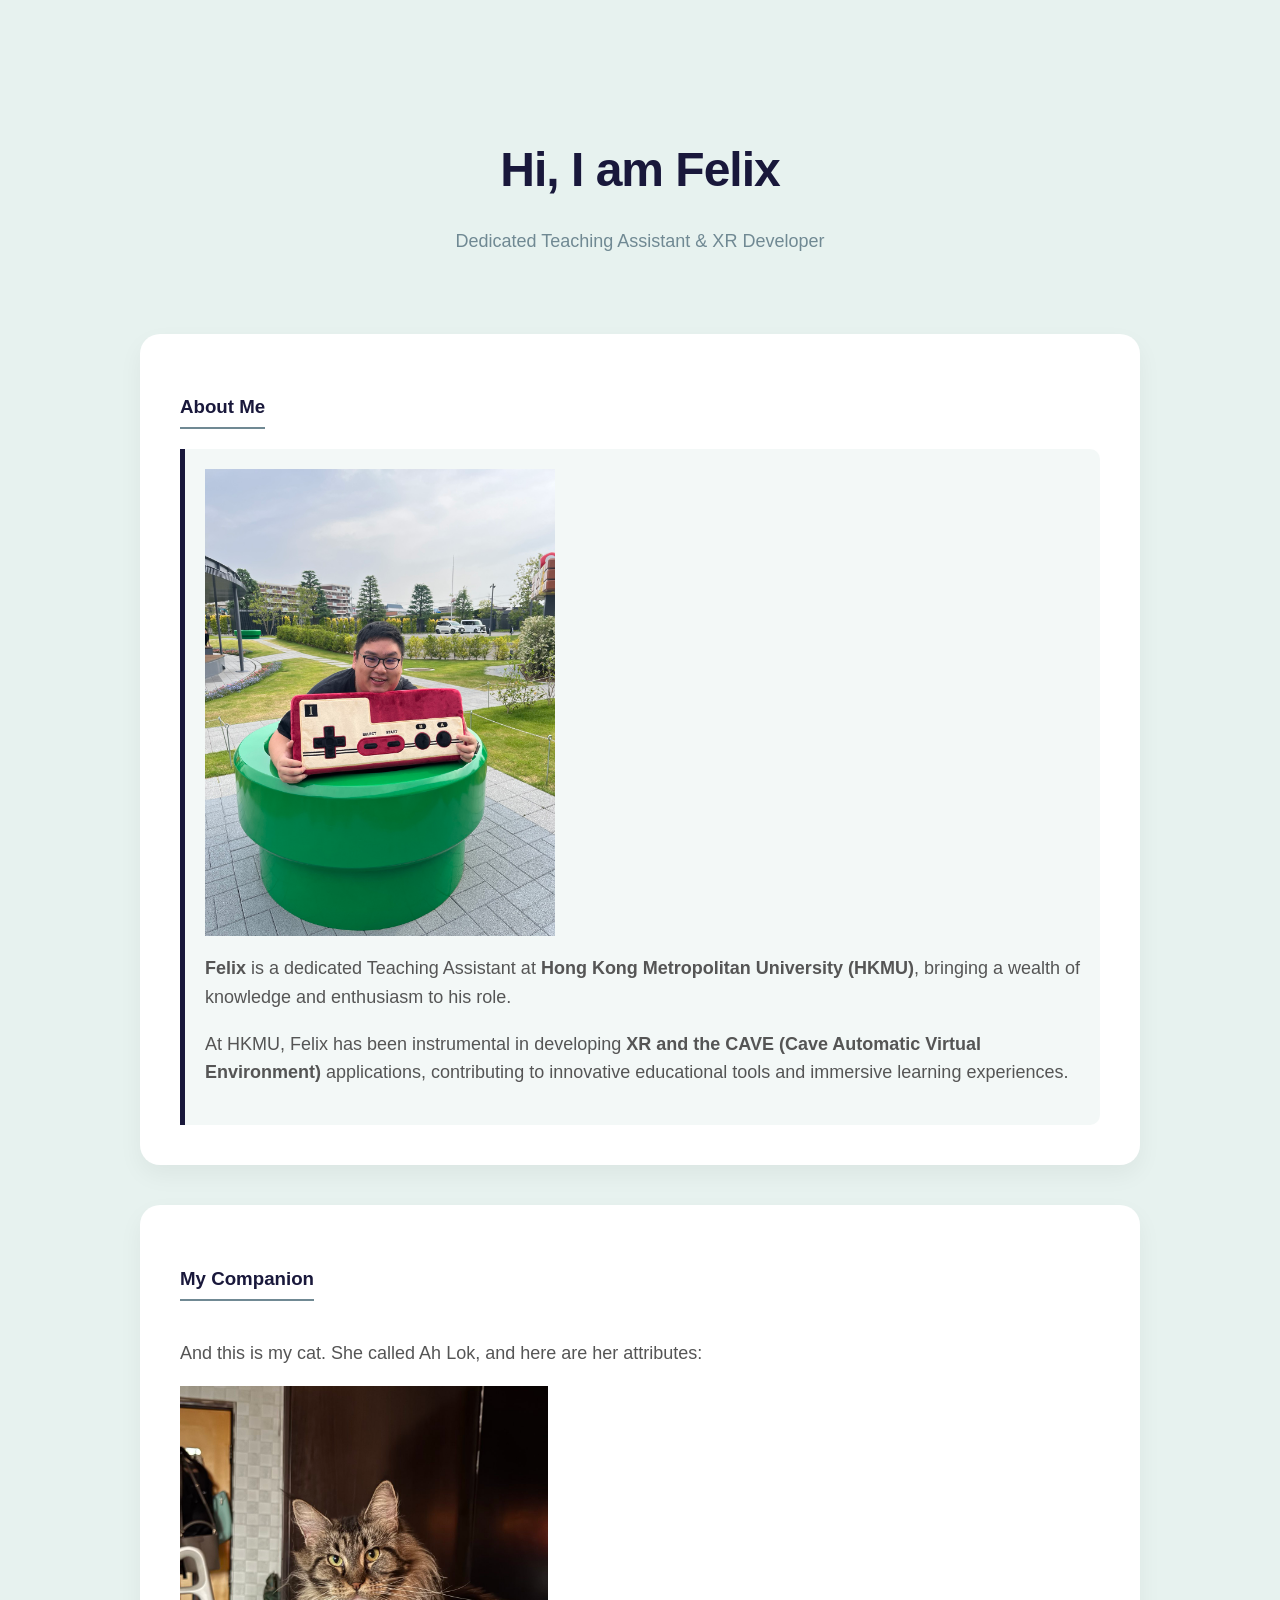
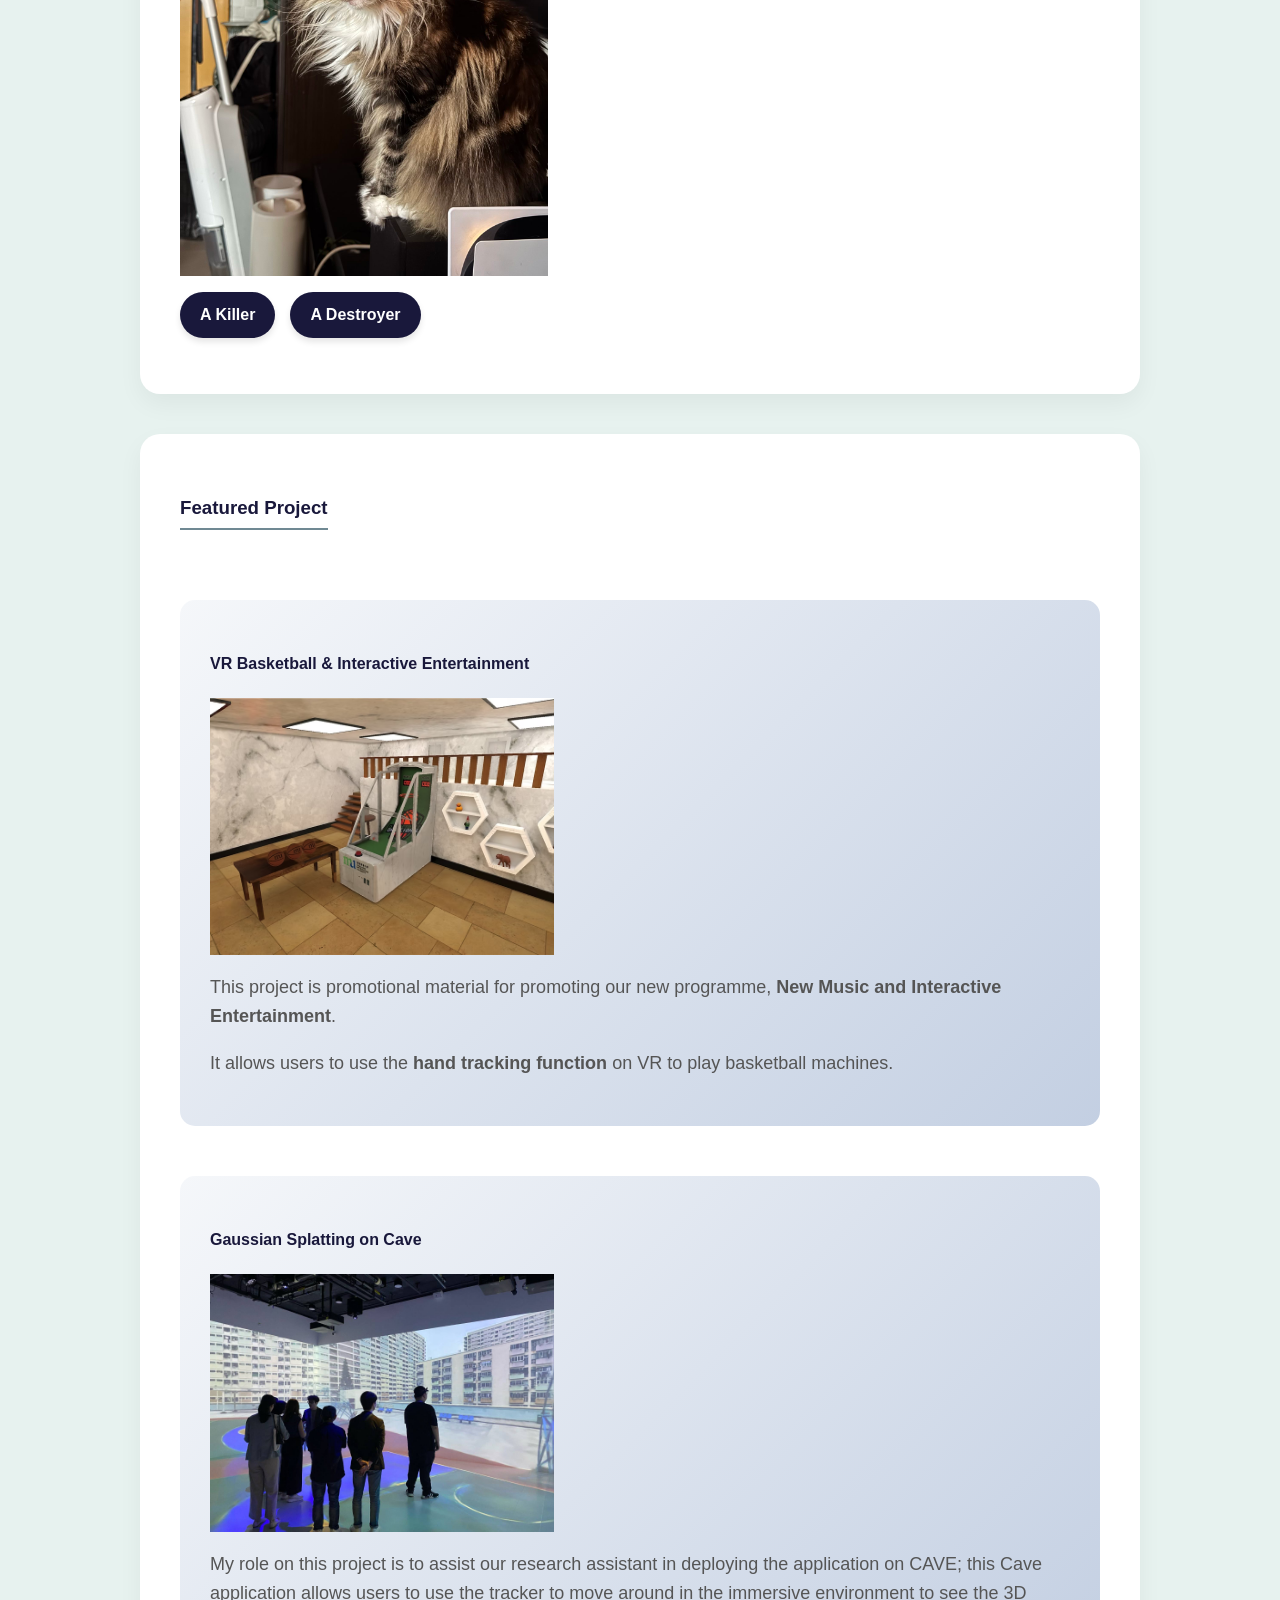
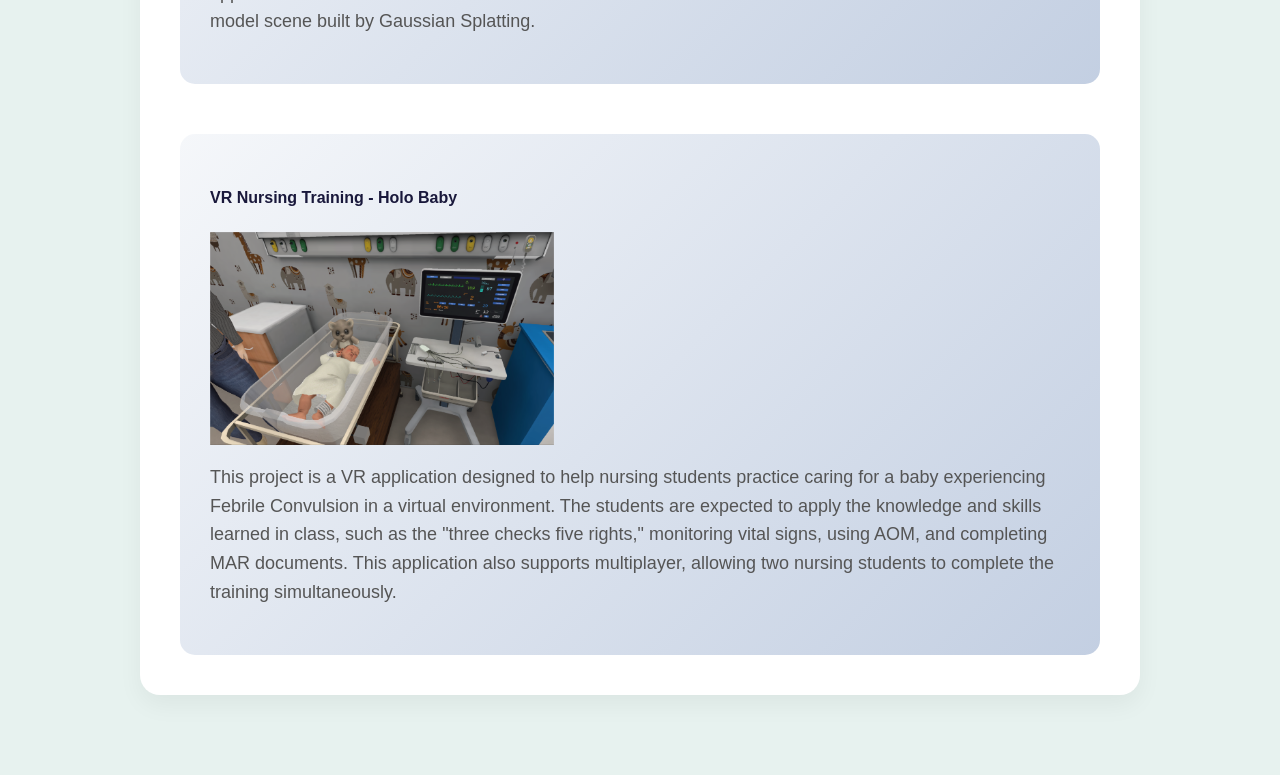
==== index.html @ 15080331 "Add files via upload" ====
<html>

<head>
    <title>Hi I am Felix</title>
    <link rel="stylesheet" href="./css/mystyle.css">
</head>

<body>

    <div class="container">

        <div class="hero">
            <h1>Hi, I am Felix</h1>
            <p style="color: var(--text-secondary);">Dedicated Teaching Assistant & XR Developer</p>
        </div>

        <div class="section">
            <h3>About Me</h3>
            <div id="selfIntro">
                <img src="Image/me.jpg" width="40%">
                <p>
                    <strong>Felix</strong> is a dedicated Teaching Assistant at <strong>Hong Kong Metropolitan
                        University (HKMU)</strong>,
                    bringing a wealth of knowledge and enthusiasm to his role.
                </p>
                <p>
                    At HKMU, Felix has been instrumental in developing <strong>XR and the CAVE (Cave Automatic Virtual
                        Environment)</strong>
                    applications, contributing to innovative educational tools and immersive learning experiences.
                </p>
            </div>
        </div>

        <div class="section">
            <div class="cat-container">
                <div class="cat-text">
                    <h3>My Companion</h3>

                    <p>And this is my cat. She called Ah Lok, and here are her attributes:</p>
                    <img src="Image/cat.jpeg" width="40%">

                    <ul class="pointlist">
                        <li>A Killer</li>
                        <li>A Destroyer</li>
                    </ul>
                </div>
            </div>
        </div>

        <div class="section">
            <h3>Featured Project</h3>
            <div class="project-card">
                <h4>VR Basketball & Interactive Entertainment</h4>
                <p class="center"><img src="Image/Asset 4.avif" width="40%"></p>
                <p>
                    This project is promotional material for promoting our new programme,
                    <strong>New Music and Interactive Entertainment</strong>.
                </p>
                <p>
                    It allows users to use the <strong>hand tracking function</strong> on VR to play basketball
                    machines.
                </p>

            </div>

            <div class="project-card">
                <h4>Gaussian Splatting on Cave</h4>
                <p class="center"><img src="Image/signal-2024-09-24-003228_002.jpeg" width="40%"></p>
                <p>
                    My role on this project is to assist our research assistant in deploying the application on CAVE;
                    this Cave application allows users to use the tracker to move around in the immersive environment to
                    see the 3D model scene built by Gaussian Splatting.
                </p>


            </div>

            <div class="project-card">
                <h4>VR Nursing Training - Holo Baby</h4>
                <p class="center"><img src="Image/Asset 19.png" width="40%"></p>
                <p>
                    This project is a VR application designed to help nursing students practice caring for a baby
                    experiencing Febrile Convulsion
                    in a virtual environment. The students are expected to apply the knowledge and skills learned in
                    class, such as the
                    "three checks five rights," monitoring vital signs, using AOM, and completing MAR documents. This
                    application
                    also supports multiplayer, allowing two nursing students to complete the training simultaneously.
                </p>
               
            </div>
        </div>


    </div>

</body>

</html>
---- css/mystyle.css ----
:root {
     --bg-color: #E7F2EF;
     --text-main: #19183B;
     --text-secondary: #708993;
     --accent: #2c3e50;
     --white: #ffffff;
 }

 body {
     background-color: var(--bg-color);
     font-family: 'Segoe UI', Tahoma, Geneva, Verdana, sans-serif;
     text-align: center;
     margin: 0;
     padding: 0;
     line-height: 1.6;
     color: var(--text-main);
 }

 h1 {
     color: var(--text-main);
     font-size: 48px;
     margin-bottom: 10px;
     letter-spacing: -1px;
 }

 h2 {
     color: var(--text-secondary);
     font-size: 28px;
     margin-top: 0;
 }

 h3 {
     color: var(--text-main);
     border-bottom: 2px solid var(--text-secondary);
     display: inline-block;
     padding-bottom: 5px;
     margin-bottom: 20px;
 }

 p {
     font-size: 18px;
     color: #555;
 }

 .container {
     max-width: 1000px;
     margin: 0 auto;
     padding: 40px 20px;
 }

 .section {
     background: var(--white);
     border-radius: 20px;
     padding: 40px;
     margin-bottom: 40px;
     box-shadow: 0 10px 25px rgba(0, 0, 0, 0.05);
     transition: transform 0.3s ease;
     text-align: left;

 }

 .section:hover {
     transform: translateY(-5px);
     box-shadow: 0 15px 35px rgba(0, 0, 0, 0.1);
 }

 .hero {
     text-align: center;
     padding: 60px 20px;
     animation: fadeIn 1.5s ease-in-out;
 }

 #selfIntro {
     color: var(--text-secondary);
     font-size: 1.2rem;
     text-align: left;
     border-left: 5px solid var(--text-main);
     padding-left: 20px;
     background: rgba(231, 242, 239, 0.5);
     padding: 20px;
     border-radius: 0 10px 10px 0;
 }

 .cat-container {
     display: flex;
     flex-wrap: wrap;
     gap: 20px;
     justify-content: center;
     align-items: center;
 }

 .cat-text {
     flex: 1;
     min-width: 300px;
 }

 .pointlist {
     list-style: none;
     padding: 0;
     text-align: left;
     display: flex;
     gap: 15px;
     flex-wrap: wrap;
 }

 .center {
     display: block;
     margin-left: auto;
     margin-right: auto;
    
 }

 .pointlist li {
     background-color: var(--text-main);
     color: var(--white);
     padding: 10px 20px;
     border-radius: 50px;
     font-weight: bold;
     font-size: 16px;
     box-shadow: 0 4px 6px rgba(0, 0, 0, 0.1);
     transition: background 0.3s;
 }

 .pointlist li:hover {
     background-color: var(--text-secondary);
 }

 .project-card {
     background: linear-gradient(135deg, #f5f7fa 0%, #c3cfe2 100%);
     padding: 30px;
     border-radius: 15px;
     text-align: left;
     margin-top: 50px;
 }

 .btn {
     display: inline-block;
     background-color: var(--text-main);
     color: white;
     padding: 15px 30px;
     text-decoration: none;
     border-radius: 8px;
     font-weight: bold;
     margin: 10px;
     transition: all 0.3s ease;
     border: 2px solid transparent;
 }

 .btn:hover {
     background-color: transparent;
     color: var(--text-main);
     border-color: var(--text-main);
     cursor: pointer;
 }

 .btn-secondary {
     background-color: var(--text-secondary);
 }

 @keyframes fadeIn {
     from {
         opacity: 0;
         transform: translateY(20px);
     }

     to {
         opacity: 1;
         transform: translateY(0);
     }
 }

 @media (max-width: 768px) {
     h1 {
         font-size: 32px;
     }

     .section {
         padding: 20px;
     }

     #selfIntro {
         font-size: 1rem;
     }
 }
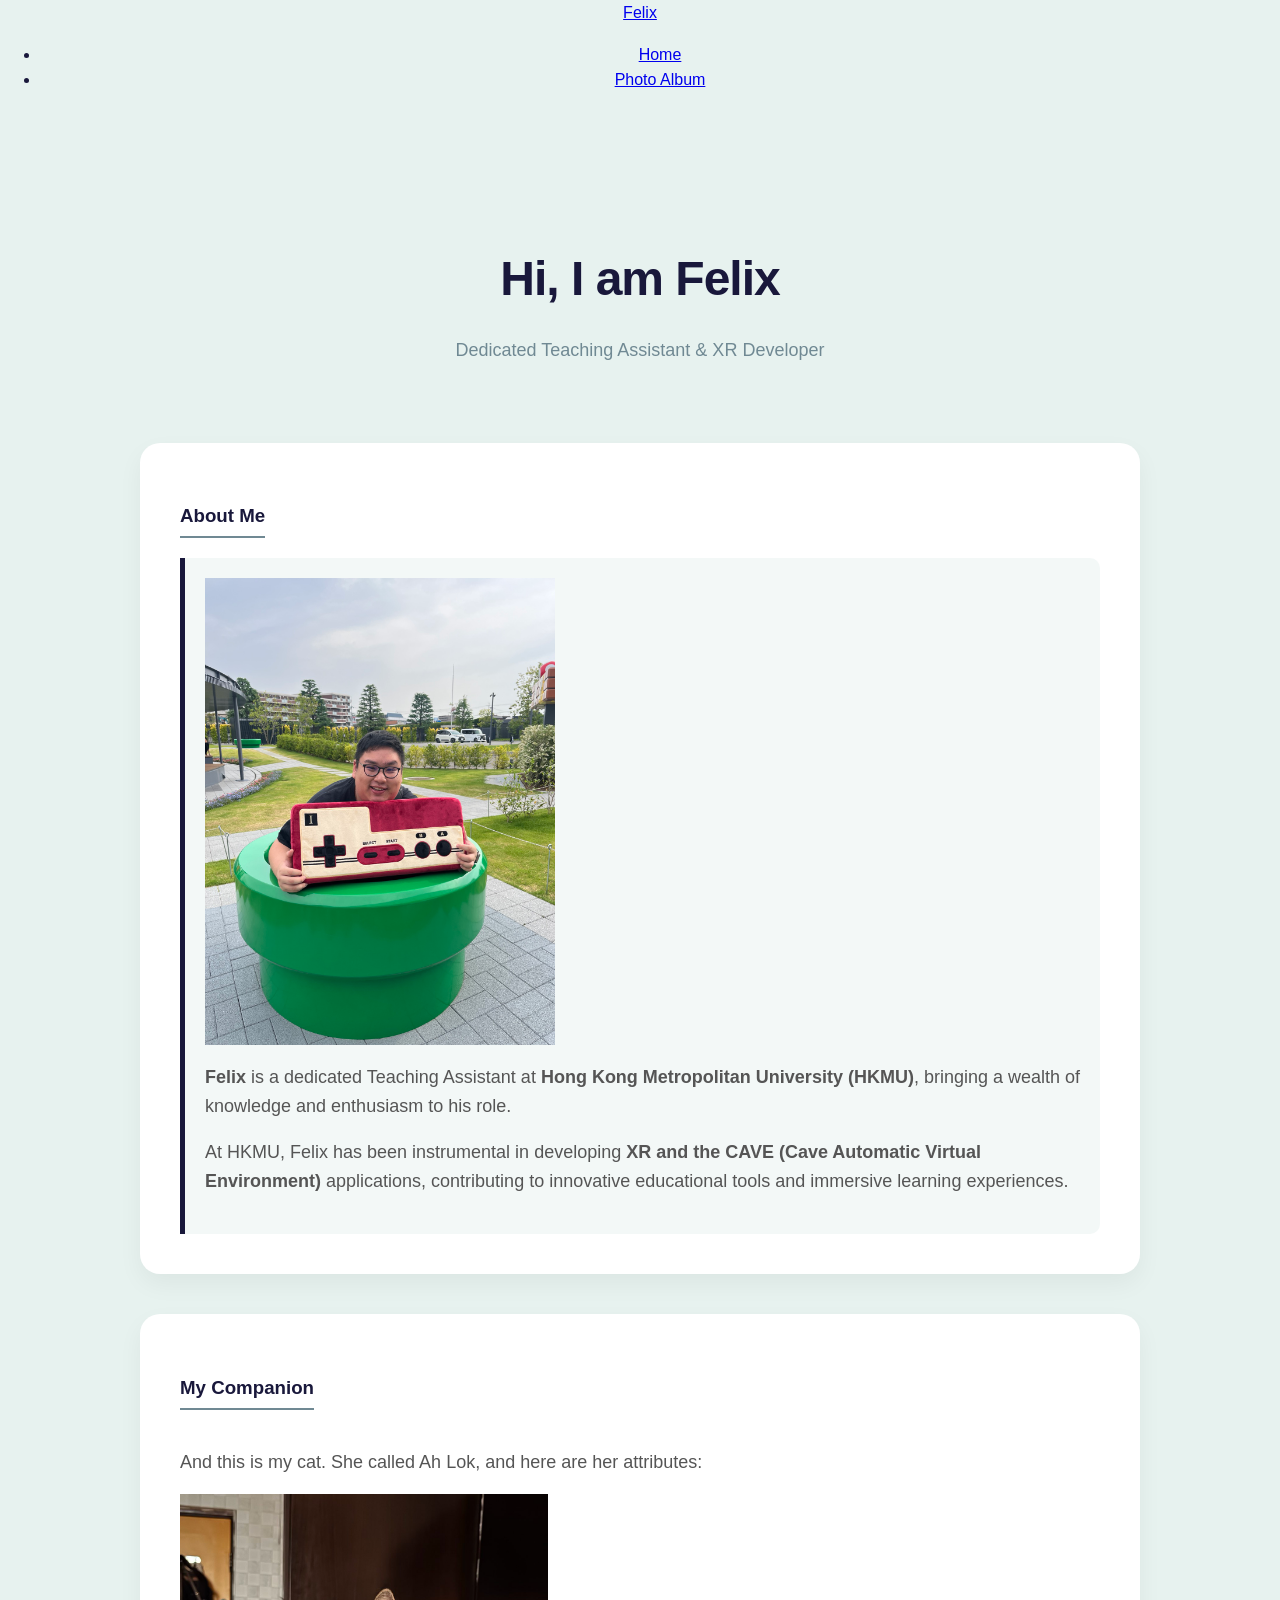
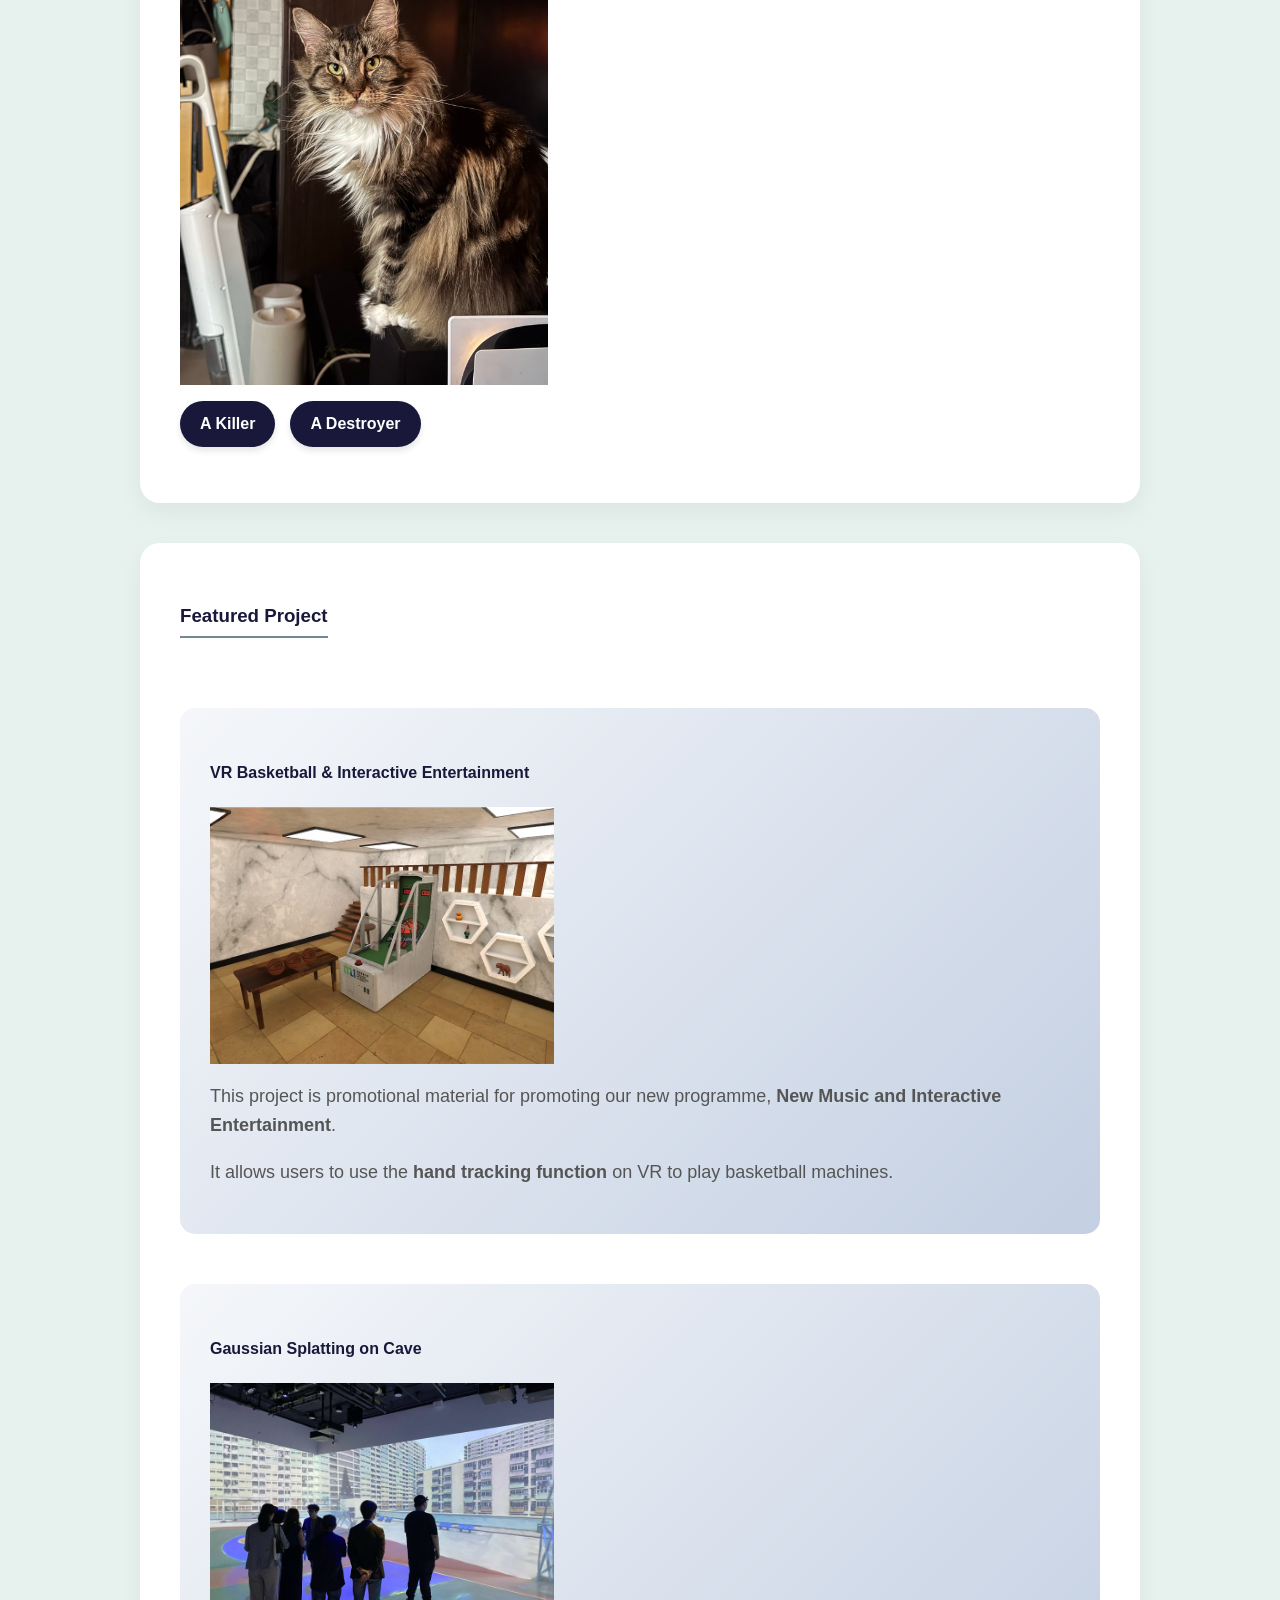
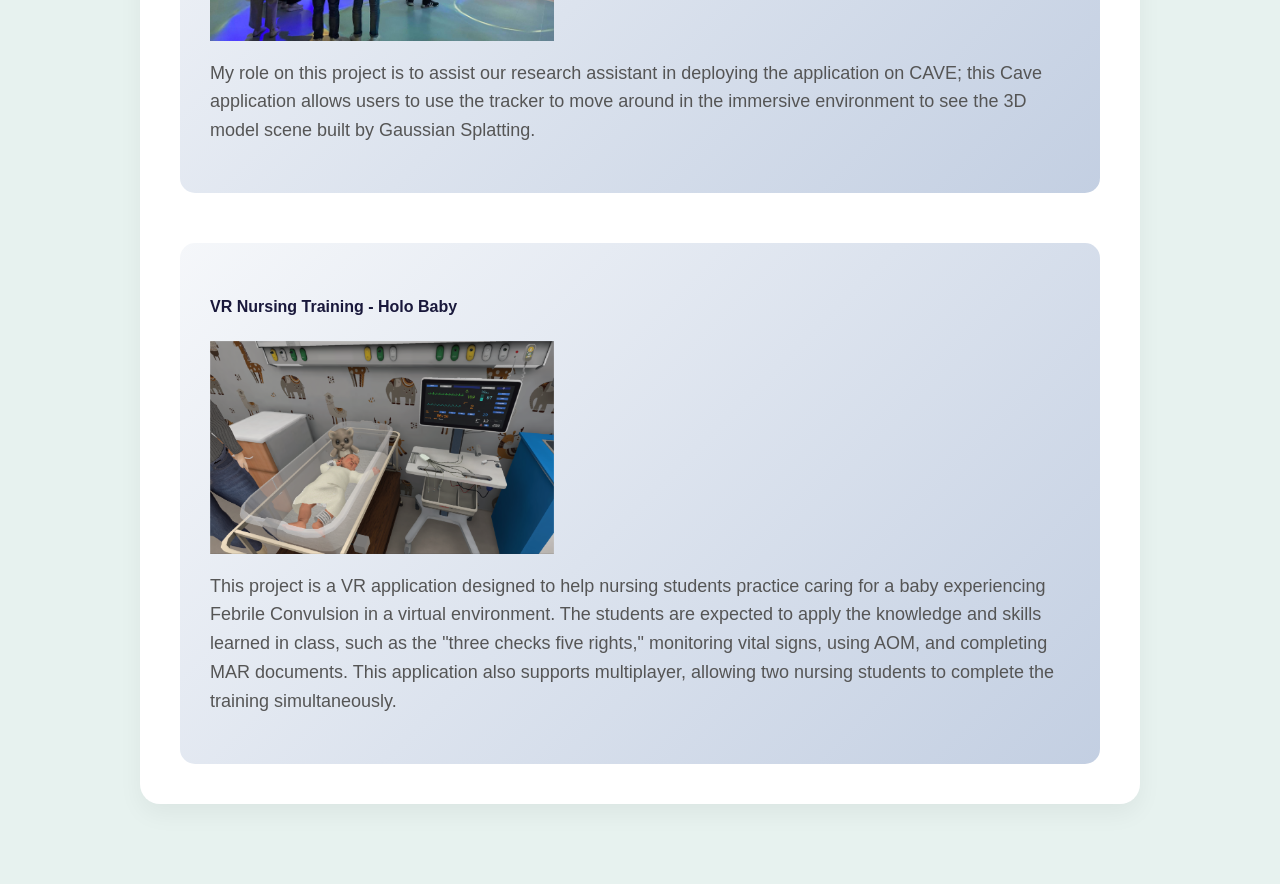
==== commit 4ab46202: "Add files via upload" ====
--- a/index.html
+++ b/index.html
@@ -6,7 +6,13 @@
 </head>
 
 <body>
-
+     <nav class="navbar">
+        <a href="index.html" class="logo">Felix</a>
+        <ul class="nav-links">
+            <li><a href="index.html" class="active">Home</a></li>
+            <li><a href="album.html">Photo Album</a></li>
+        </ul>
+    </nav>
     <div class="container">
 
         <div class="hero">
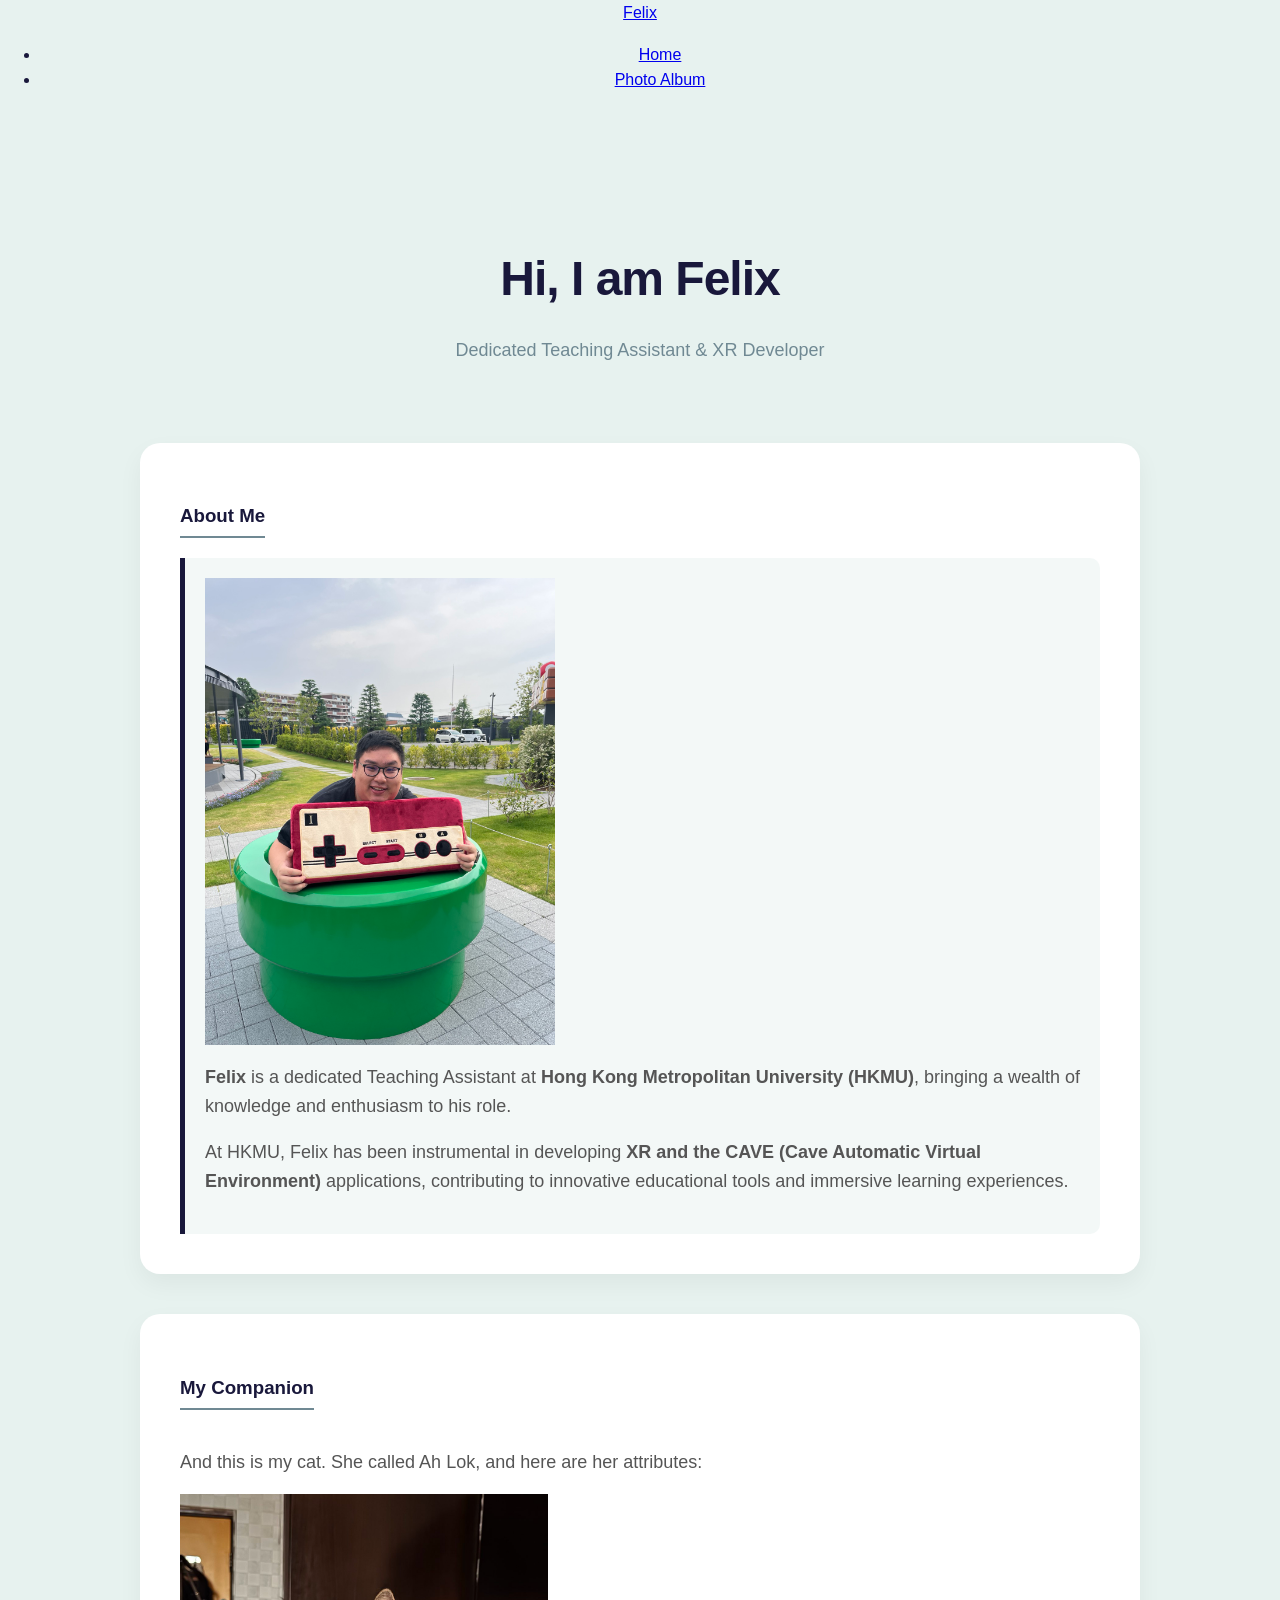
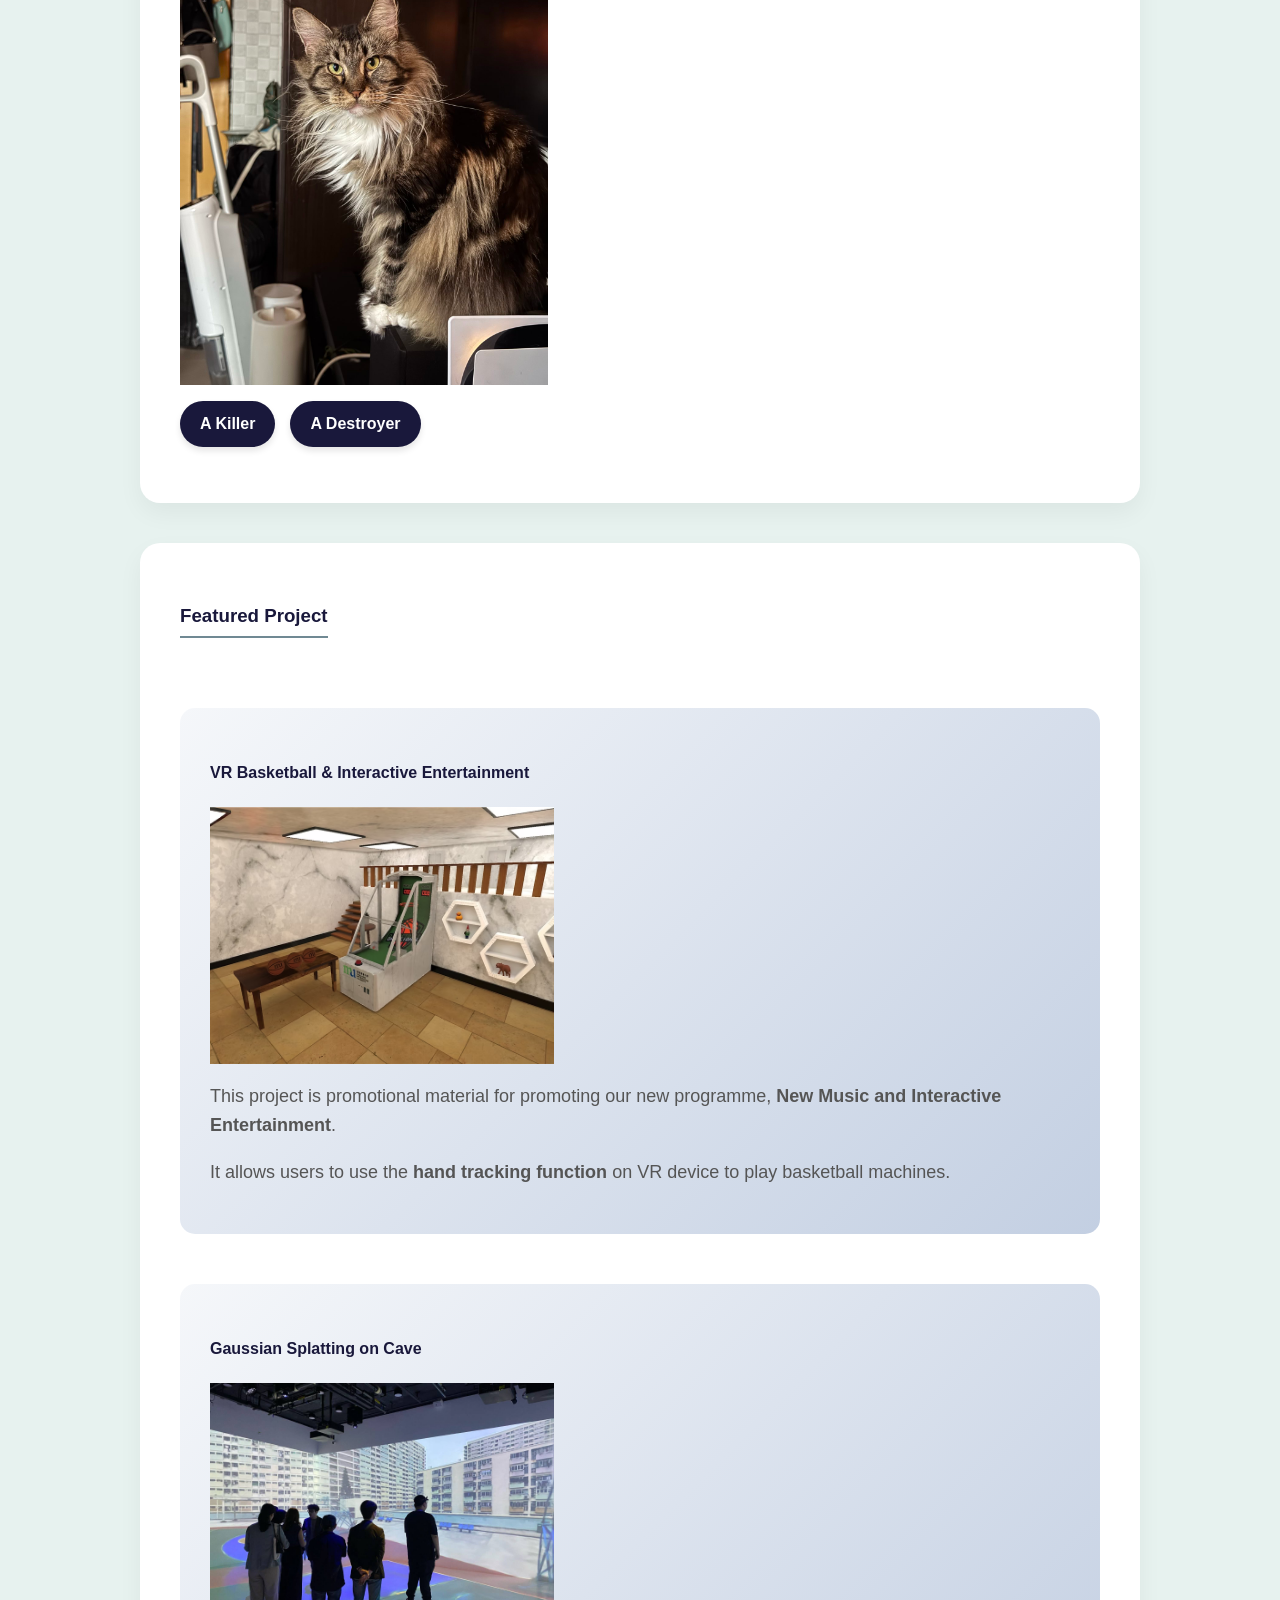
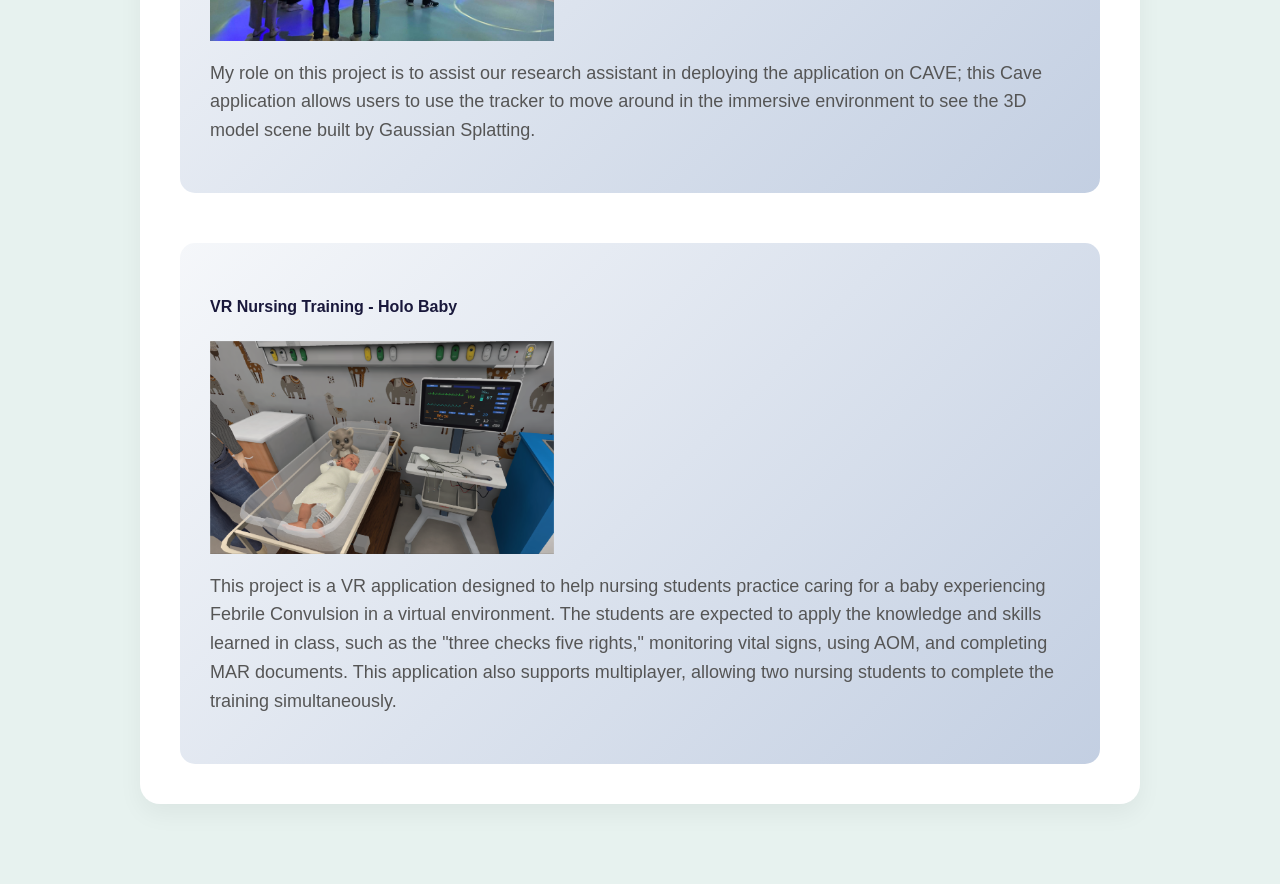
==== commit 375cacfa: "Add files via upload" ====
--- a/index.html
+++ b/index.html
@@ -63,7 +63,7 @@
                     <strong>New Music and Interactive Entertainment</strong>.
                 </p>
                 <p>
-                    It allows users to use the <strong>hand tracking function</strong> on VR to play basketball
+                    It allows users to use the <strong>hand tracking function</strong> on VR device to play basketball
                     machines.
                 </p>
 
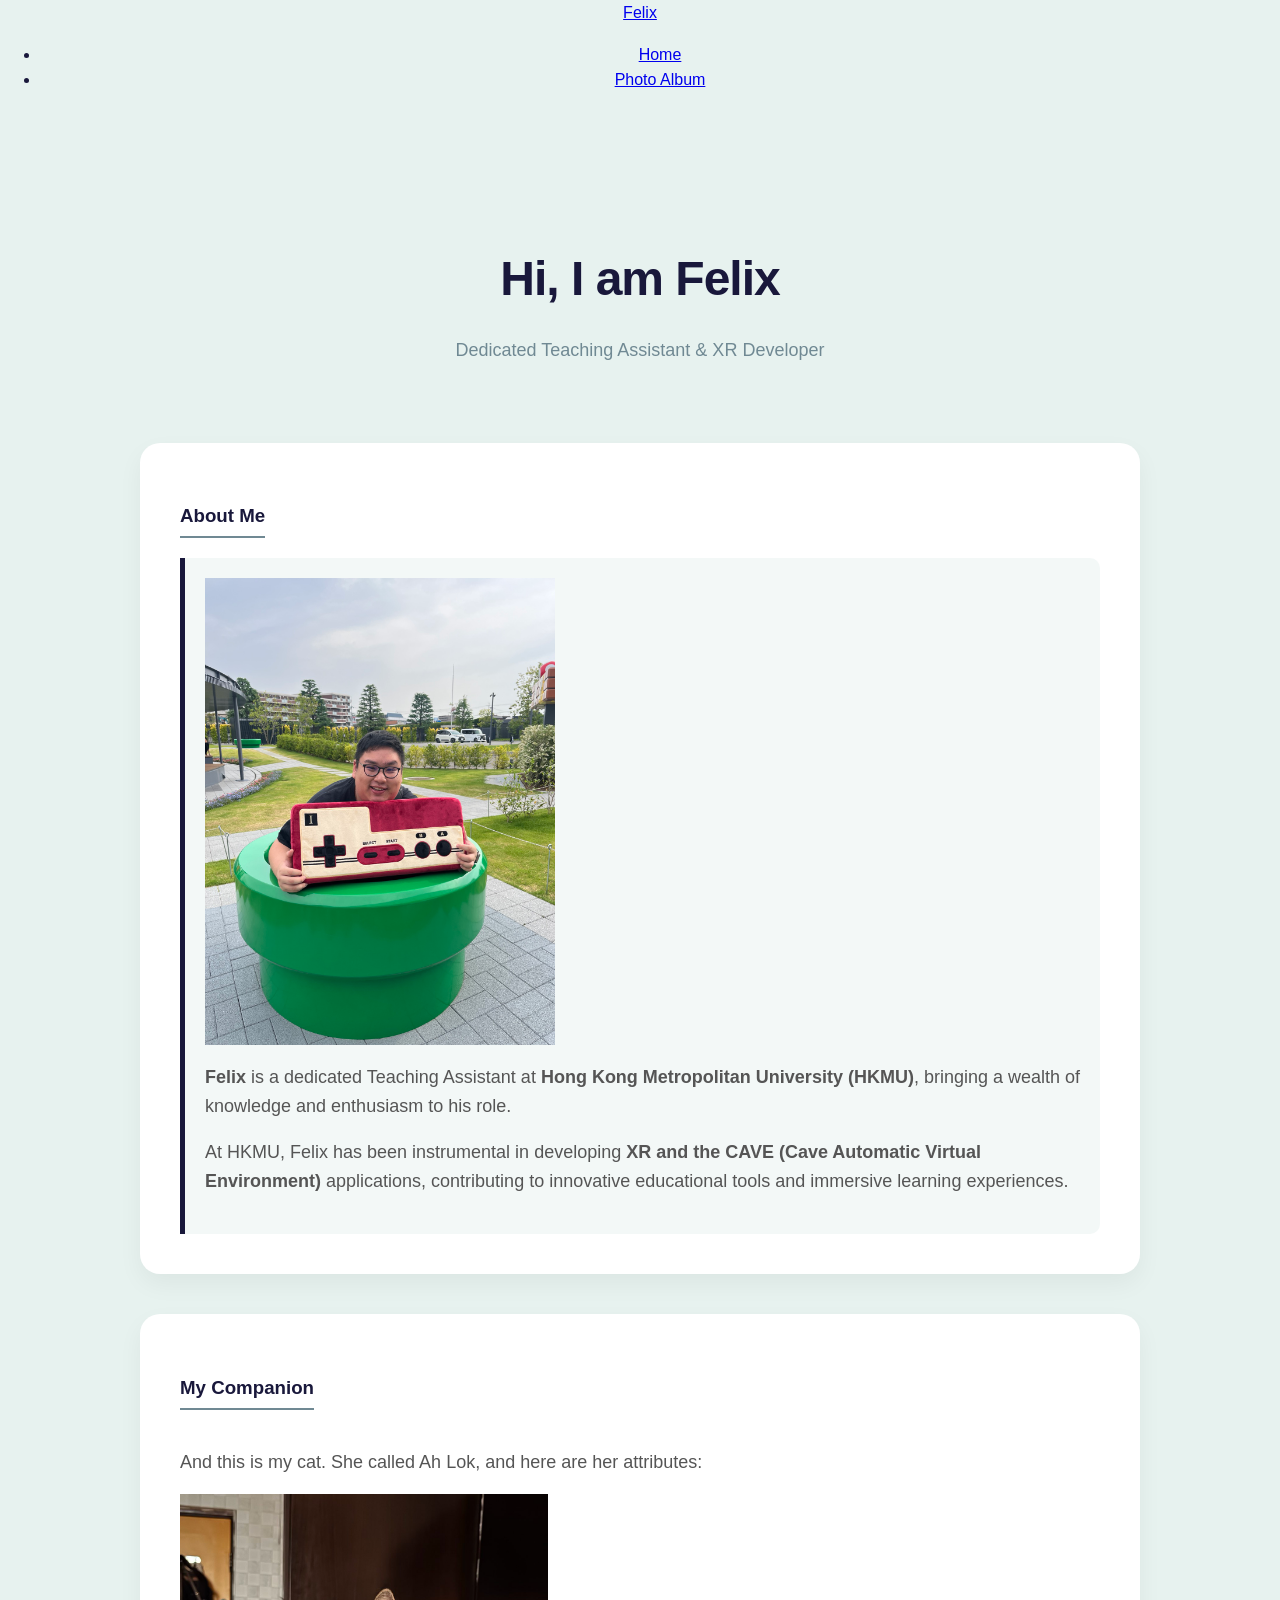
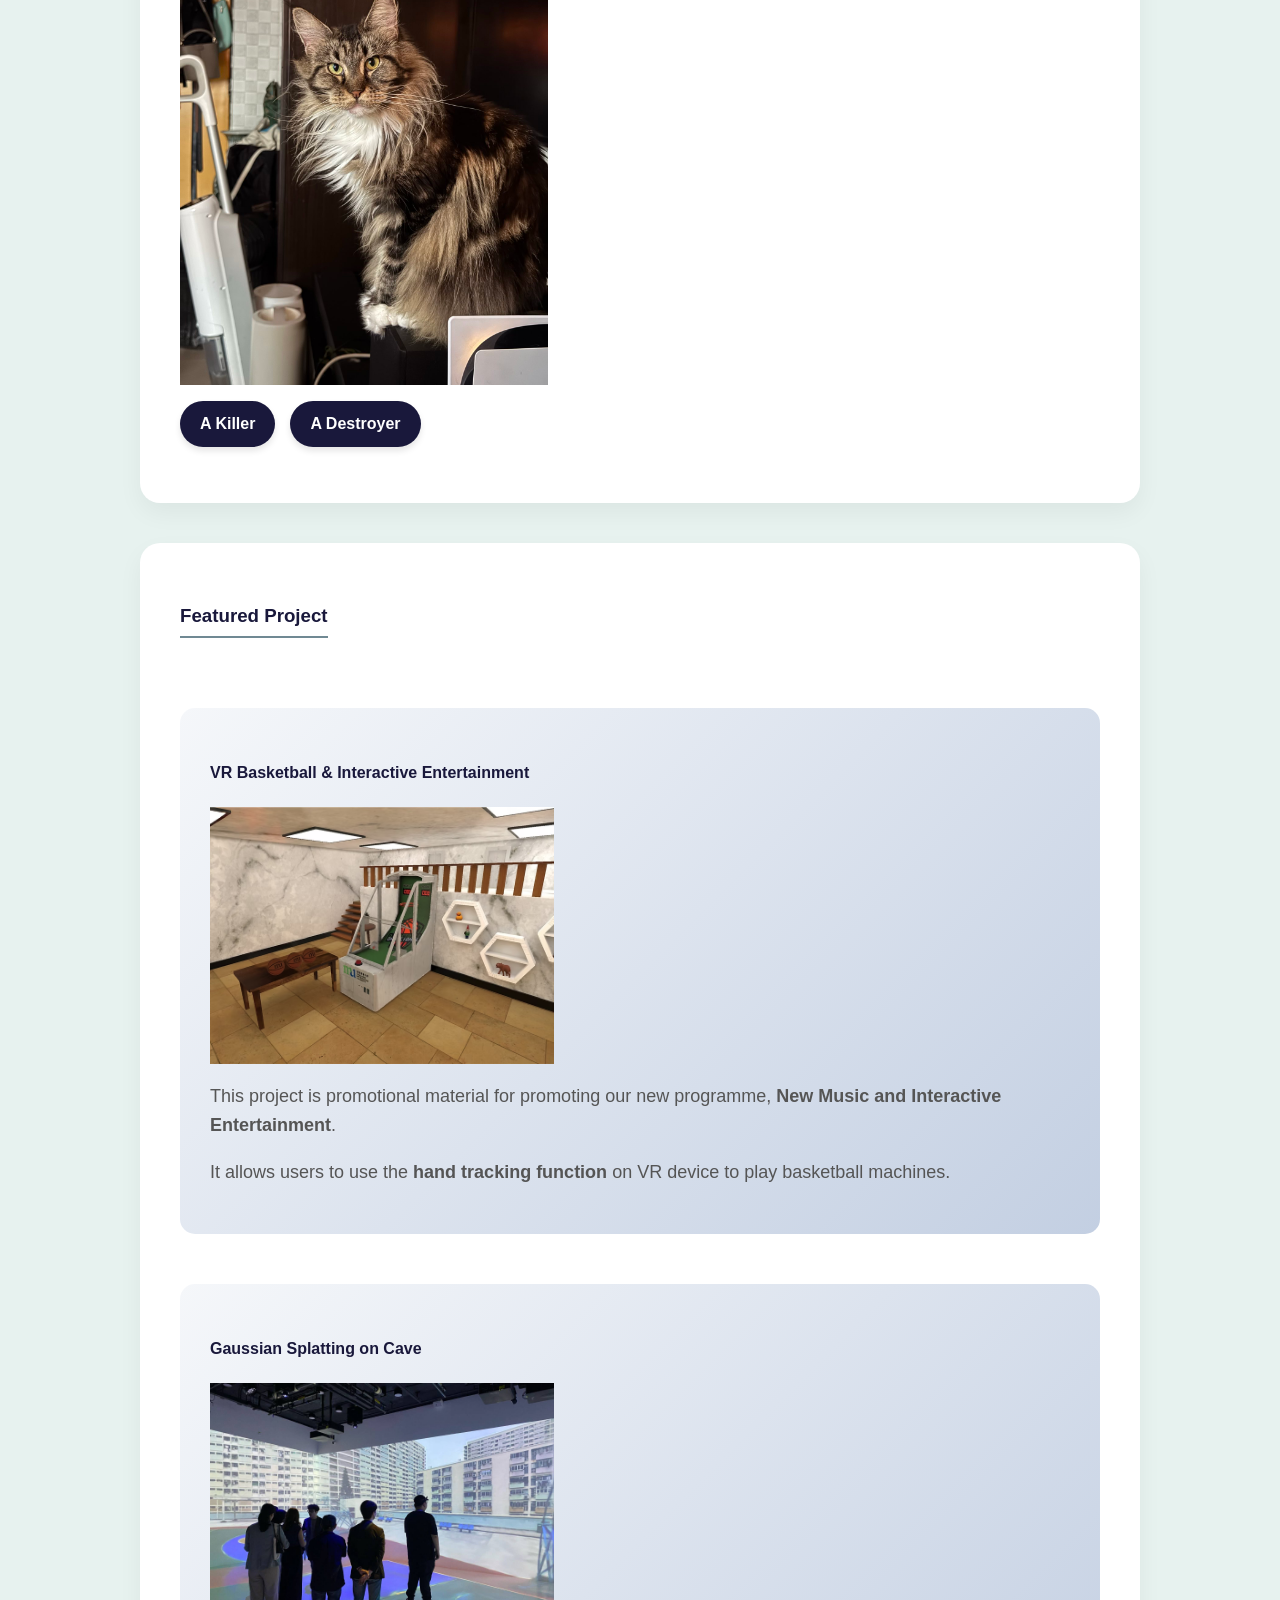
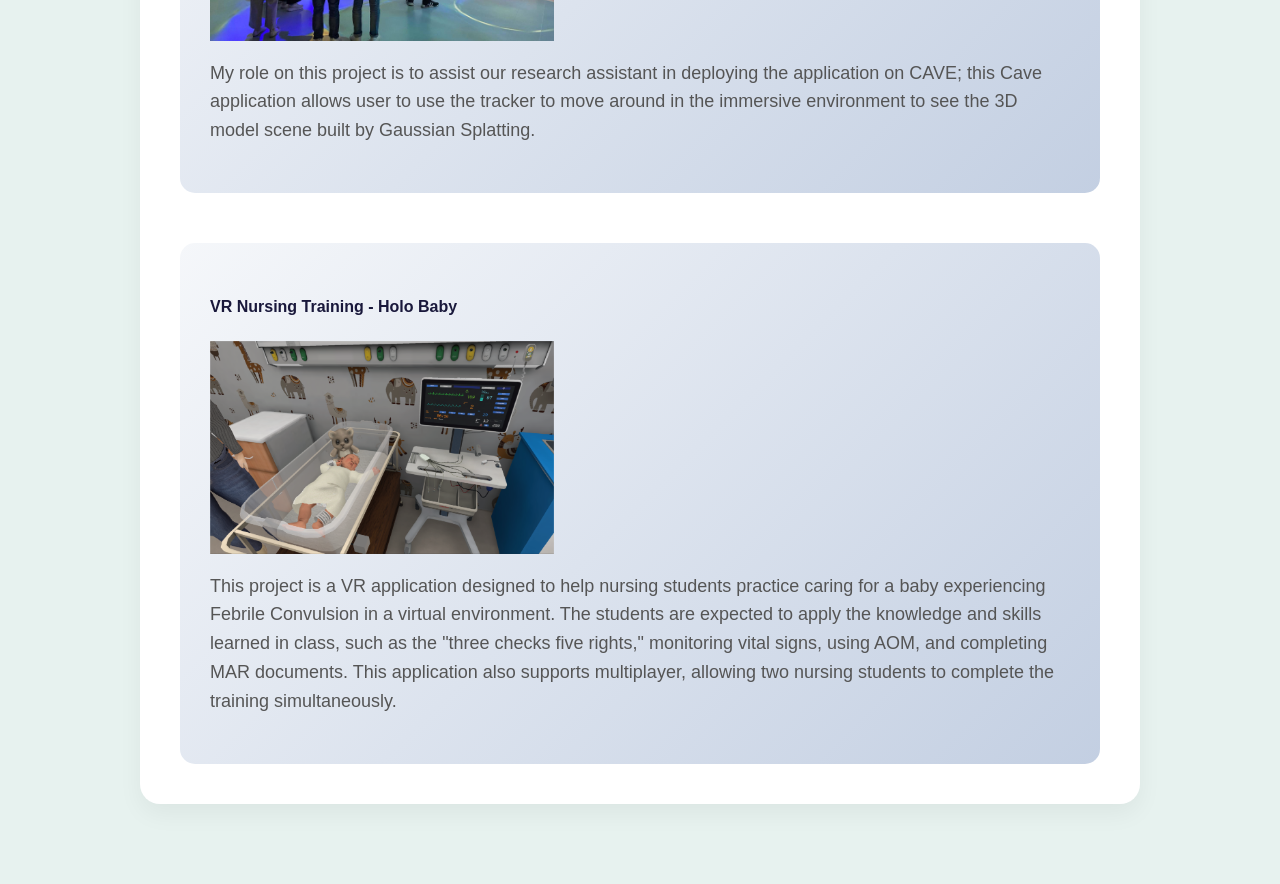
==== commit ebdfed37: "Add files via upload" ====
--- a/index.html
+++ b/index.html
@@ -74,7 +74,7 @@
                 <p class="center"><img src="Image/signal-2024-09-24-003228_002.jpeg" width="40%"></p>
                 <p>
                     My role on this project is to assist our research assistant in deploying the application on CAVE;
-                    this Cave application allows users to use the tracker to move around in the immersive environment to
+                    this Cave application allows user to use the tracker to move around in the immersive environment to
                     see the 3D model scene built by Gaussian Splatting.
                 </p>
 
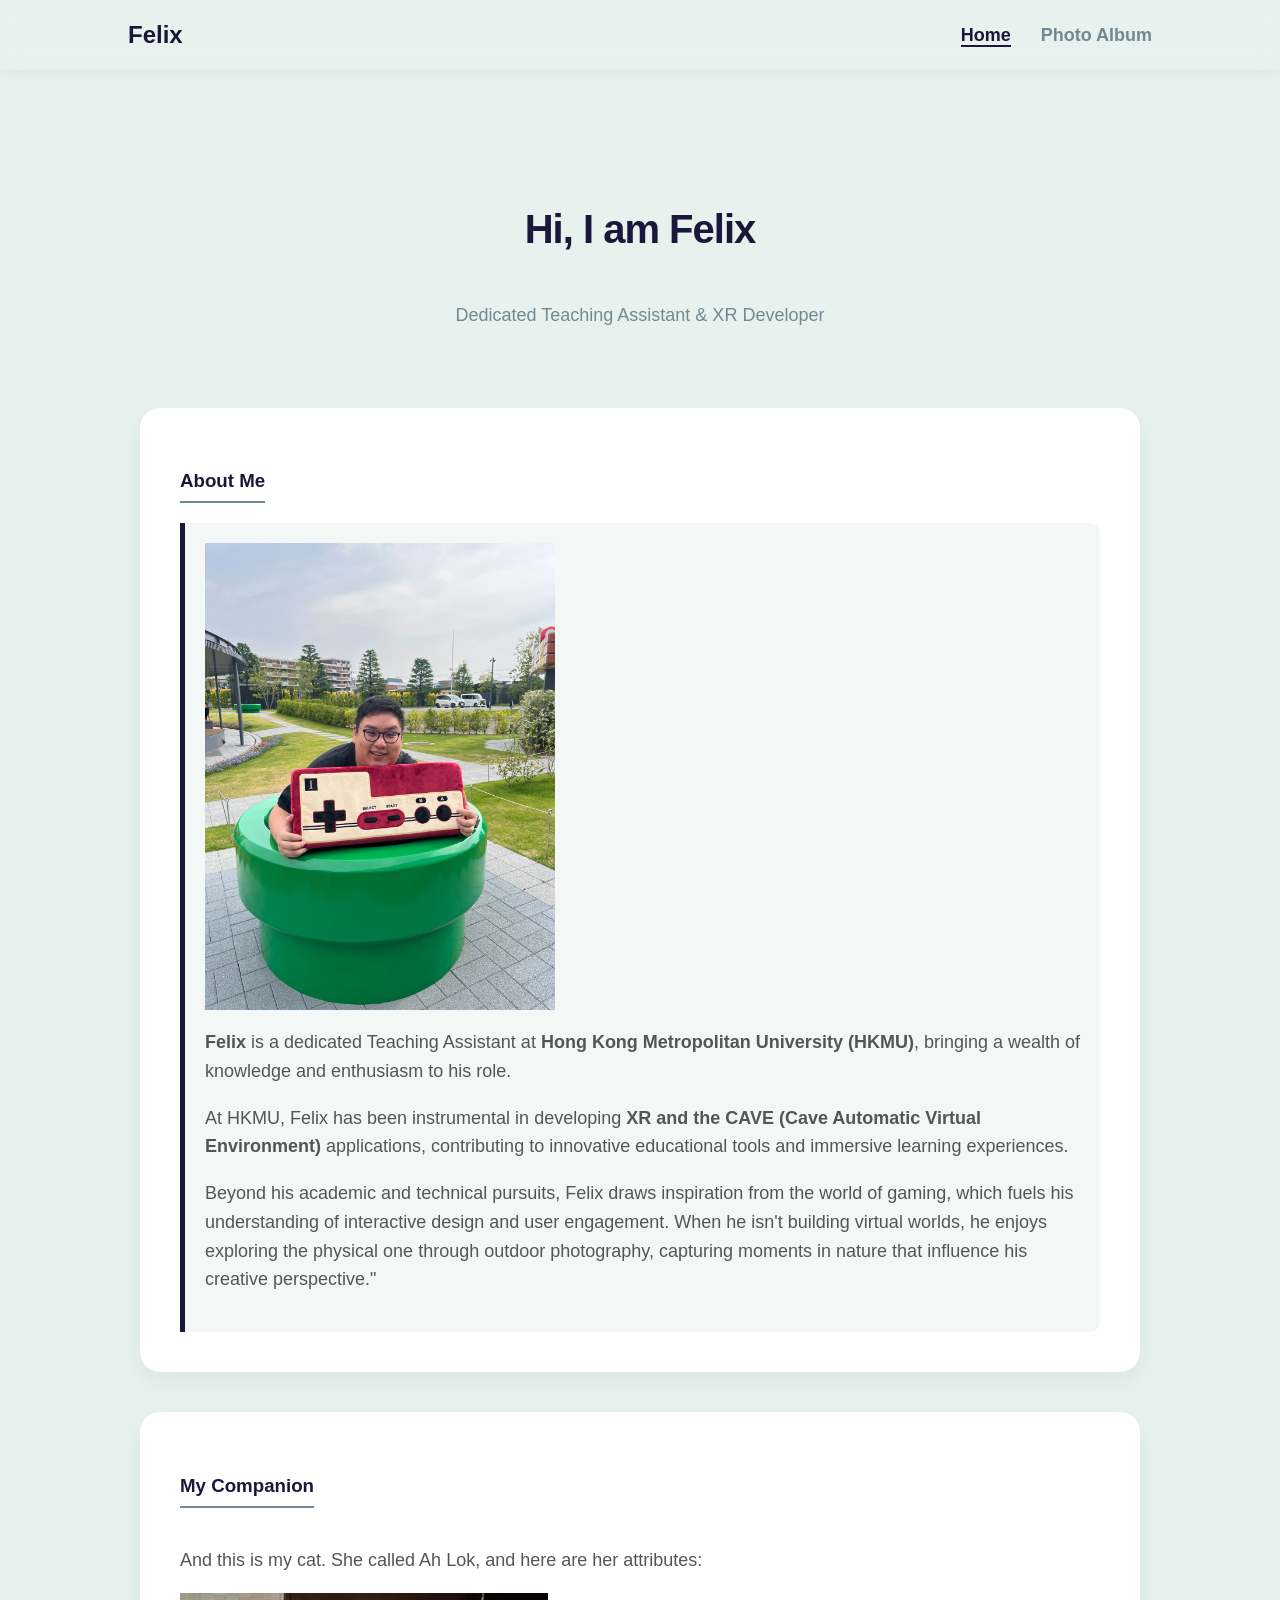
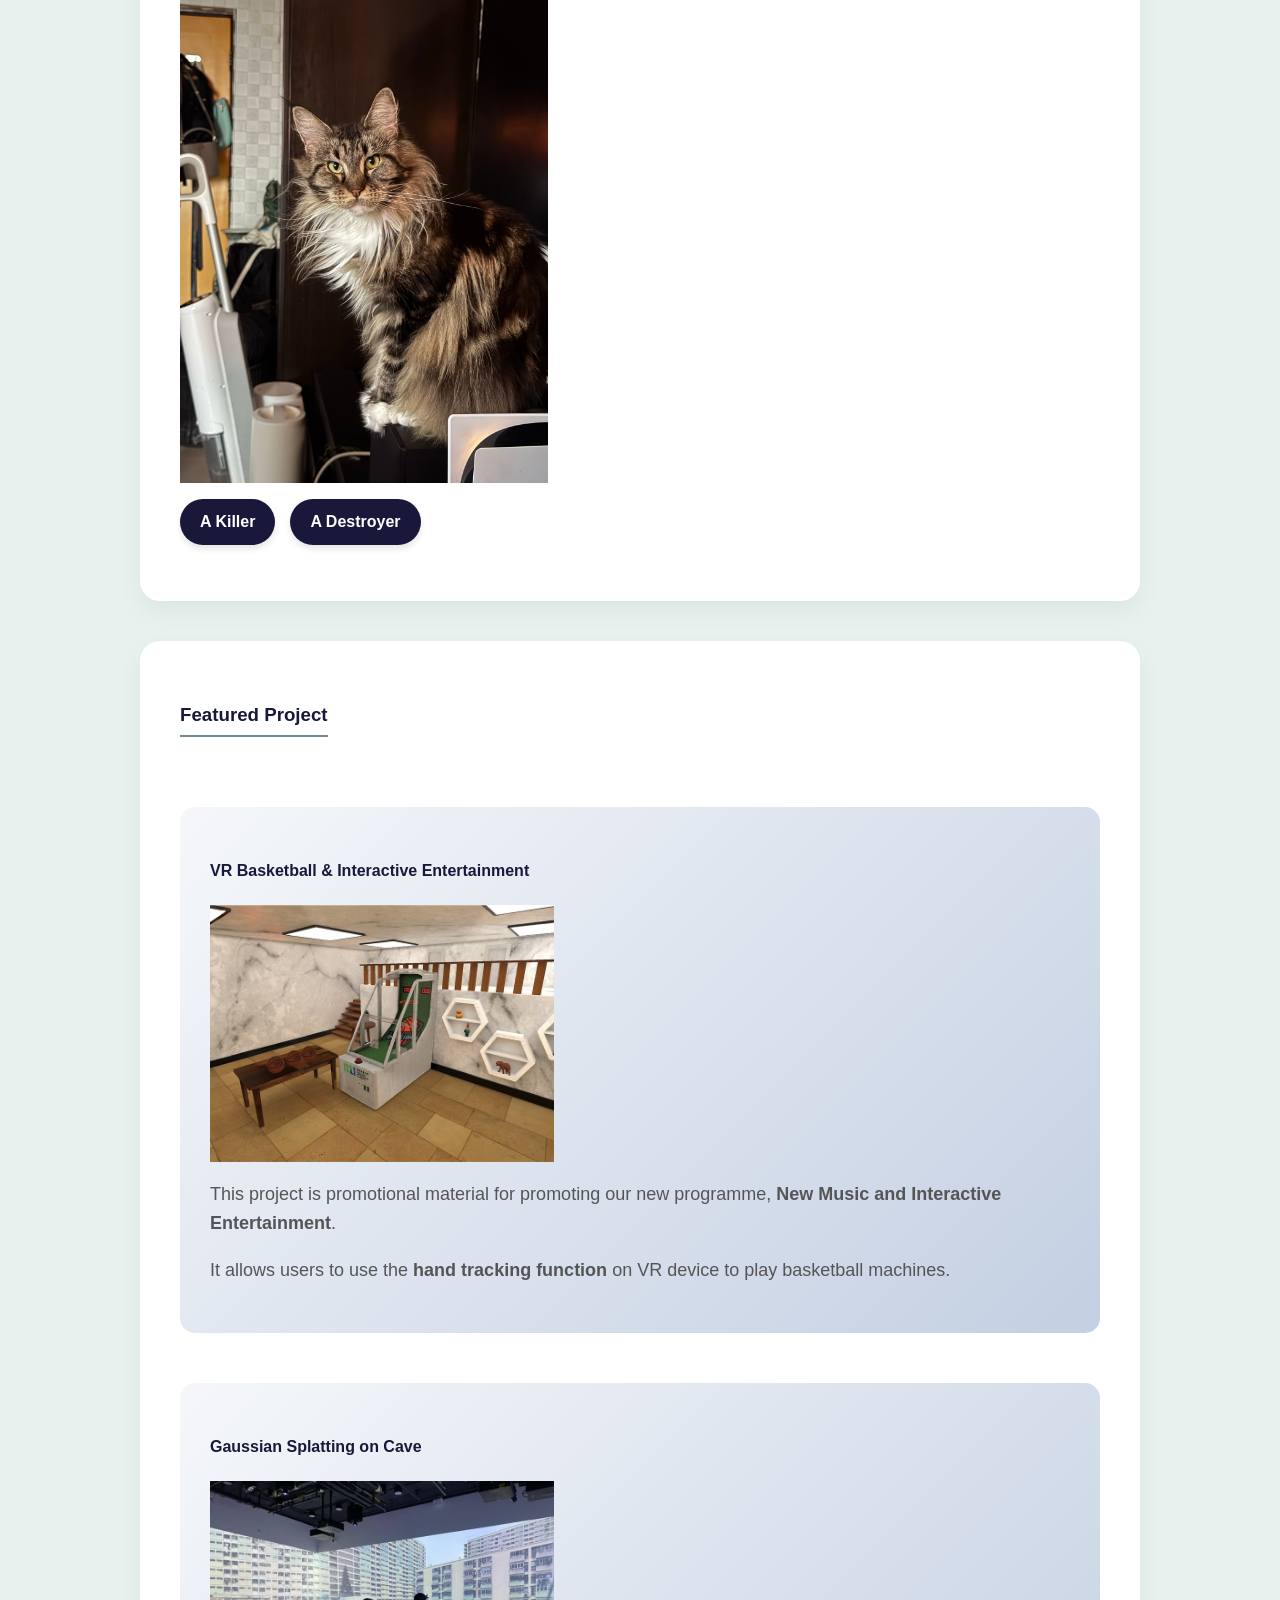
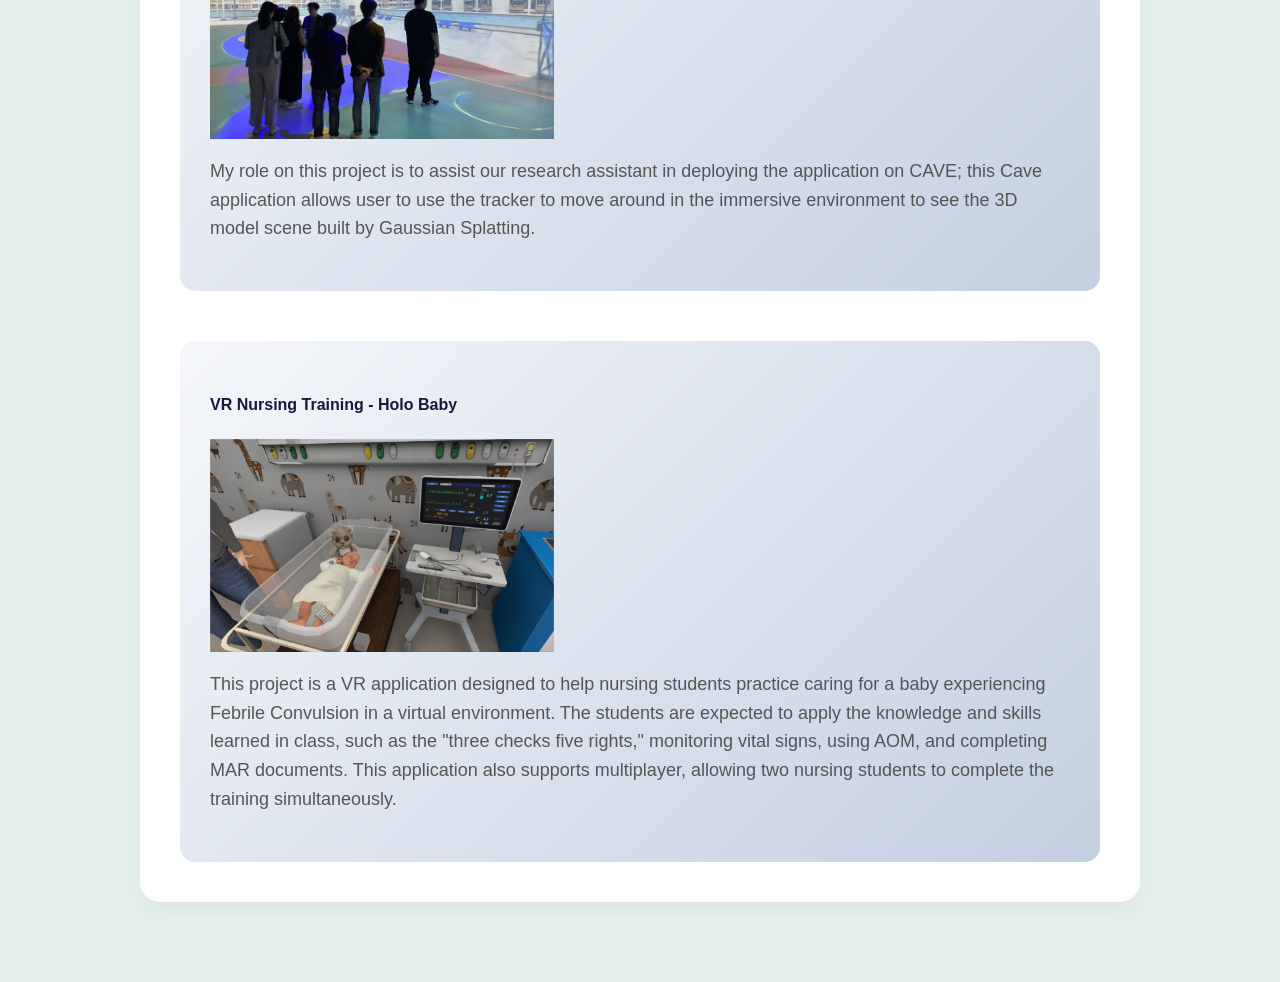
==== commit f13025da: "Add files via upload" ====
--- a/index.html
+++ b/index.html
@@ -6,7 +6,7 @@
 </head>
 
 <body>
-     <nav class="navbar">
+    <nav class="navbar">
         <a href="index.html" class="logo">Felix</a>
         <ul class="nav-links">
             <li><a href="index.html" class="active">Home</a></li>
@@ -34,6 +34,10 @@
                         Environment)</strong>
                     applications, contributing to innovative educational tools and immersive learning experiences.
                 </p>
+                <p>Beyond his academic and technical pursuits, Felix draws inspiration from the world of gaming, which
+                    fuels his understanding of interactive design and user engagement. When he isn't building virtual
+                    worlds, he enjoys exploring the physical one through outdoor photography, capturing moments in
+                    nature that influence his creative perspective."</p>
             </div>
         </div>
 
@@ -93,7 +97,7 @@
                     application
                     also supports multiplayer, allowing two nursing students to complete the training simultaneously.
                 </p>
-               
+
             </div>
         </div>
 
--- a/css/mystyle.css
+++ b/css/mystyle.css
@@ -107,7 +107,7 @@
      display: block;
      margin-left: auto;
      margin-right: auto;
-    
+
  }
 
  .pointlist li {
@@ -181,4 +181,121 @@
      #selfIntro {
          font-size: 1rem;
      }
+ }
+
+ .navbar {
+     background-color: var(--nav-bg);
+     backdrop-filter: blur(10px);
+     position: sticky;
+     top: 0;
+     z-index: 1000;
+     padding: 0 10%;
+     display: flex;
+     justify-content: space-between;
+     align-items: center;
+     box-shadow: 0 2px 15px rgba(0, 0, 0, 0.05);
+     height: 70px;
+ }
+
+ .logo {
+     font-size: 24px;
+     font-weight: bold;
+     color: var(--text-main);
+     text-decoration: none;
+ }
+
+ .nav-links {
+     list-style: none;
+     display: flex;
+     gap: 30px;
+     margin: 0;
+     padding: 0;
+ }
+
+ .nav-links a {
+     text-decoration: none;
+     color: var(--text-secondary);
+     font-weight: 600;
+     font-size: 18px;
+     transition: color 0.3s;
+ }
+
+ .nav-links a:hover,
+ .nav-links a.active {
+     color: var(--text-main);
+     border-bottom: 2px solid var(--text-main);
+ }
+
+ .container {
+     max-width: 1000px;
+     margin: 0 auto;
+     padding: 40px 20px;
+ }
+
+ h1 {
+     font-size: 40px;
+     margin-bottom: 40px;
+ }
+
+ .gallery-grid {
+     display: grid;
+     grid-template-columns: repeat(auto-fill, minmax(280px, 1fr));
+     gap: 25px;
+     margin-top: 50px;
+ }
+
+ .photo-card {
+     background: var(--white);
+     border-radius: 15px;
+     overflow: hidden;
+     box-shadow: 0 5px 15px rgba(0, 0, 0, 0.1);
+     transition: transform 0.3s ease, box-shadow 0.3s ease;
+     cursor: pointer;
+ }
+
+ .photo-card:hover {
+     transform: translateY(-10px);
+     box-shadow: 0 15px 30px rgba(0, 0, 0, 0.2);
+ }
+
+ .photo-frame {
+     height: 200px;
+     overflow: hidden;
+     background-color: #ddd;
+ }
+
+ .photo-frame img {
+     width: 100%;
+     height: 100%;
+     object-fit: cover;
+     transition: transform 0.5s ease;
+ }
+
+ .photo-card:hover .photo-frame img {
+     transform: scale(1.1);
+ }
+
+ .caption {
+     padding: 15px;
+     text-align: left;
+ }
+
+ .caption h4 {
+     margin: 0 0 5px 0;
+     color: var(--text-main);
+ }
+
+ .caption p {
+     margin: 0;
+     font-size: 14px;
+     color: var(--text-secondary);
+ }
+
+ .category-title {
+     text-align: left;
+     margin-top: 50px;
+     margin-bottom: 20px;
+     color: var(--text-main);
+     border-bottom: 1px solid #ccc;
+     padding-bottom: 10px;
  }
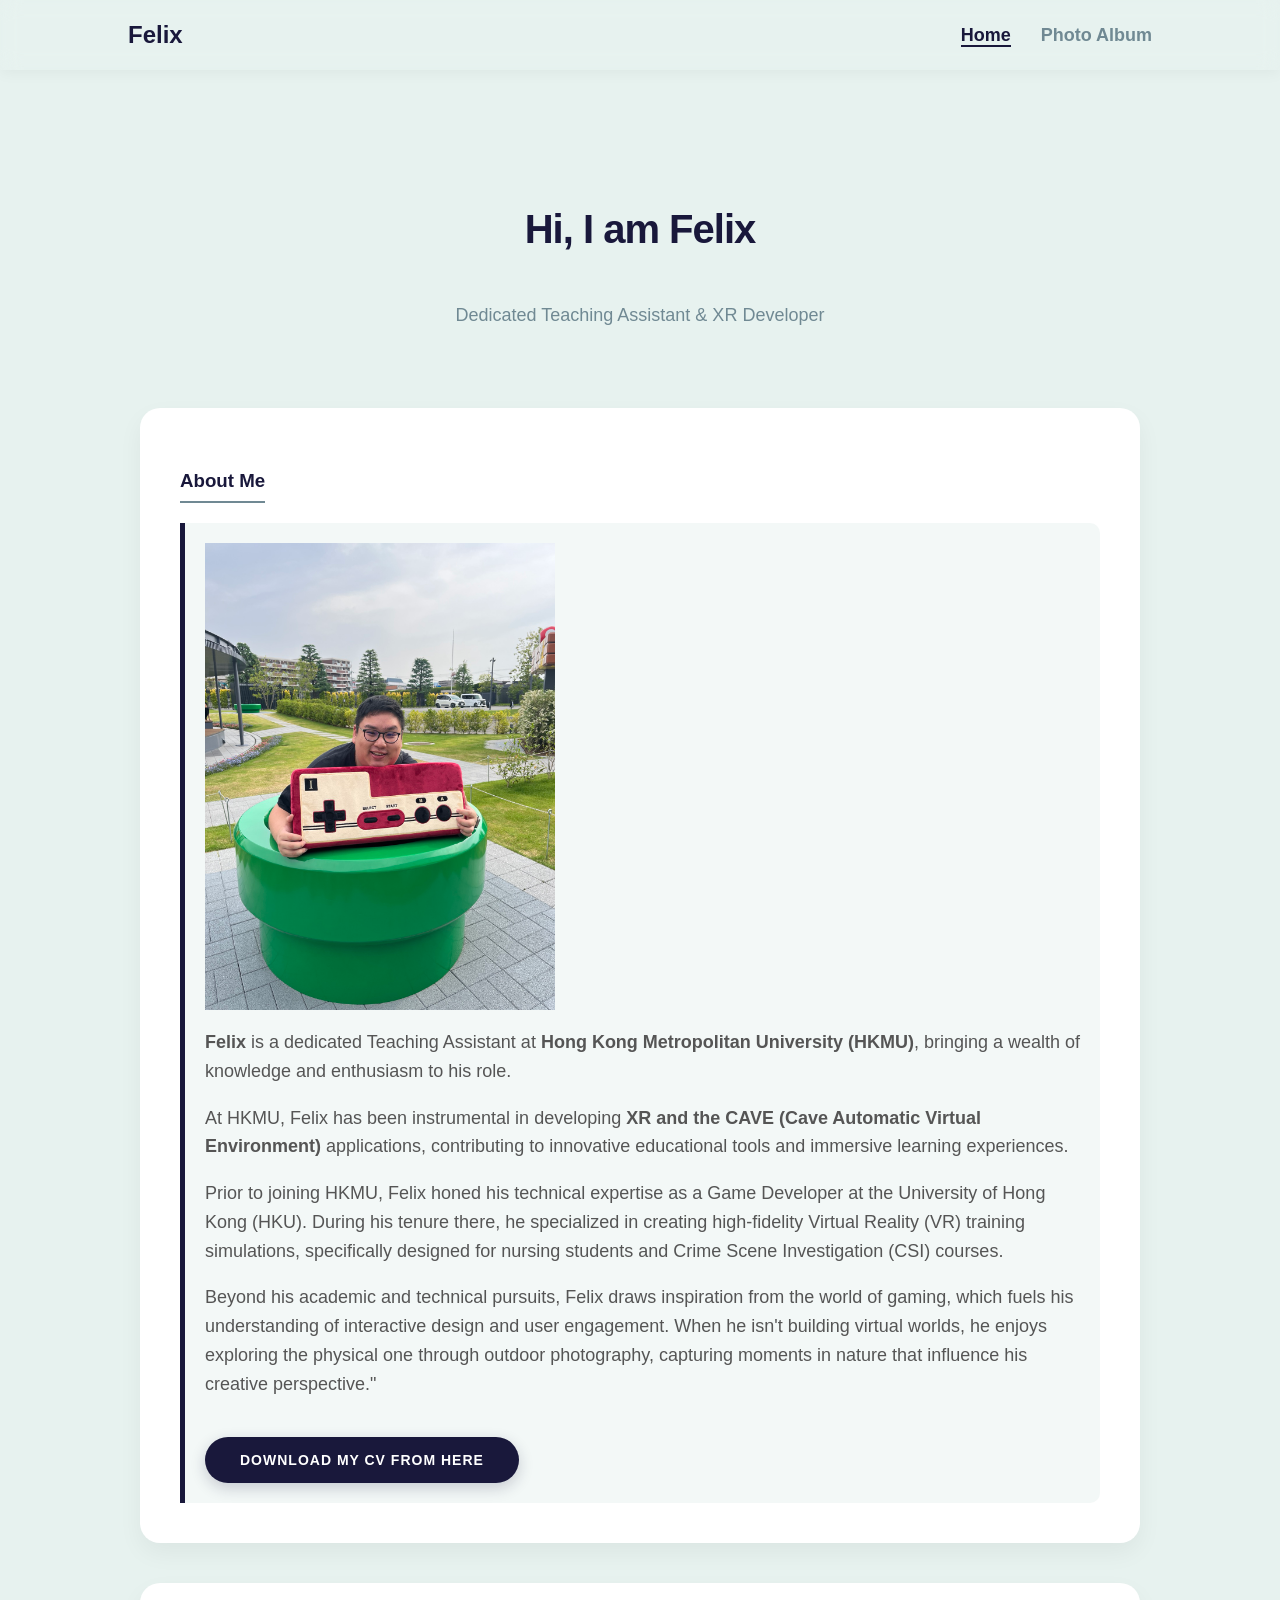
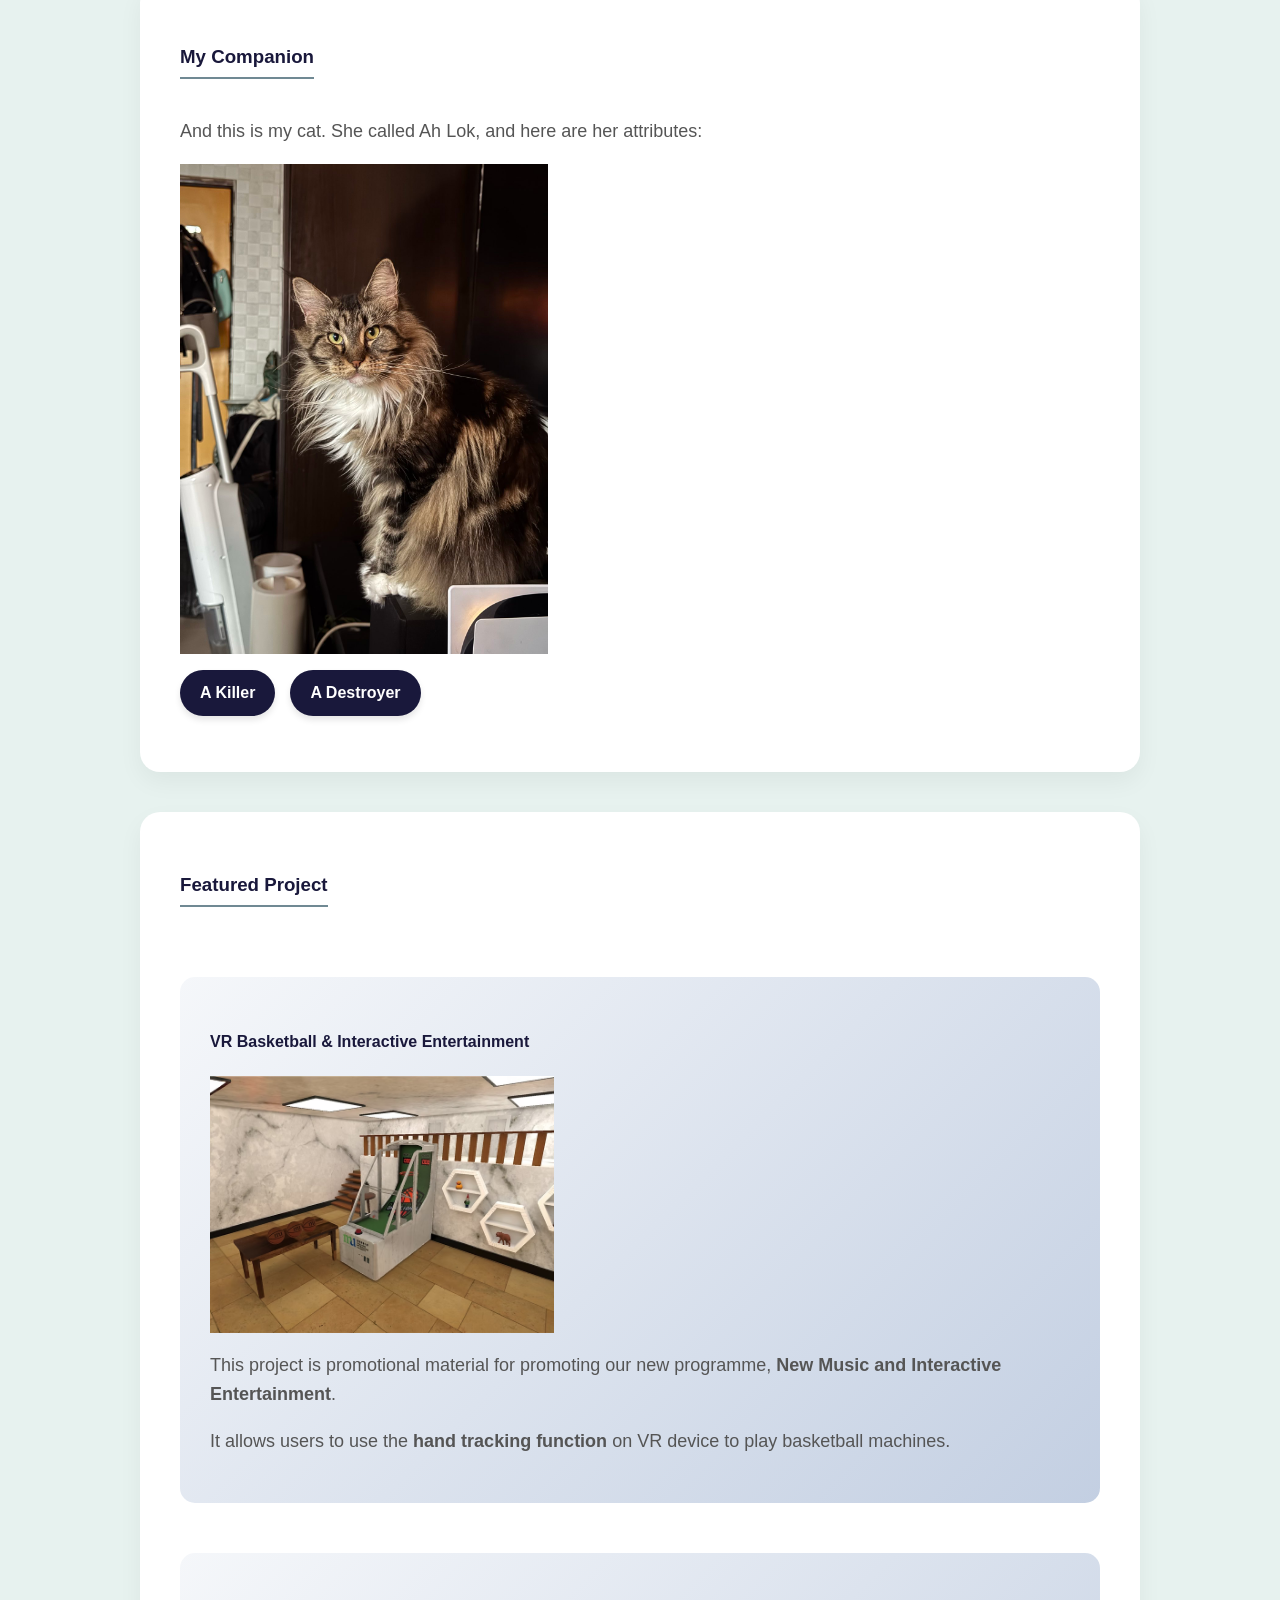
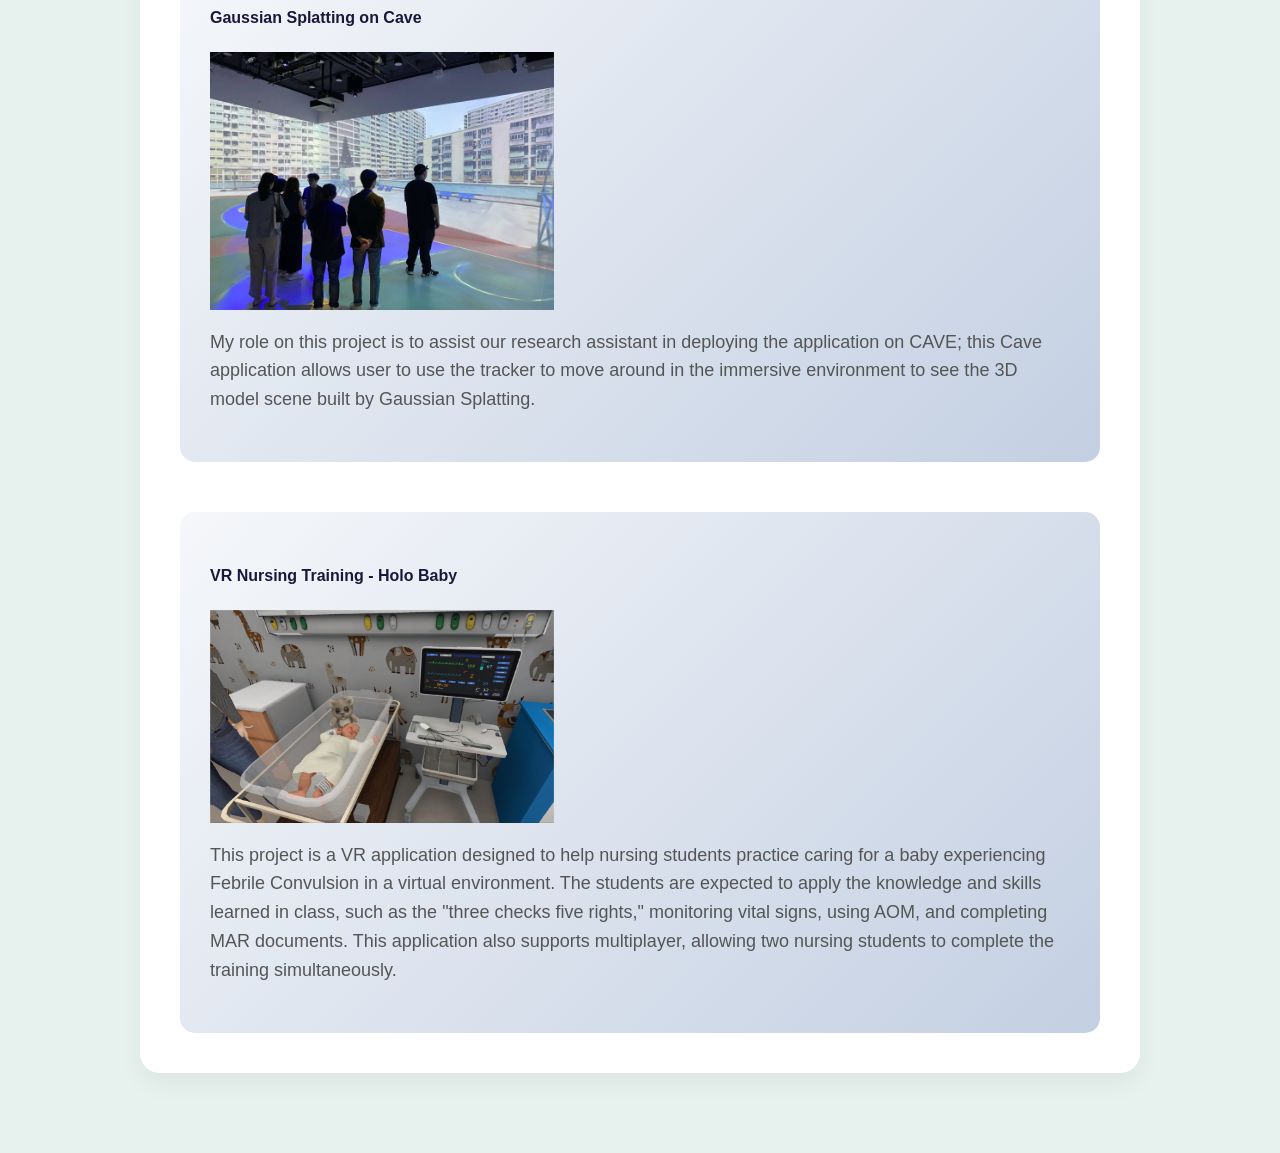
==== commit 824293c5: "Add files via upload" ====
--- a/index.html
+++ b/index.html
@@ -34,11 +34,17 @@
                         Environment)</strong>
                     applications, contributing to innovative educational tools and immersive learning experiences.
                 </p>
+                <p>Prior to joining HKMU, Felix honed his technical expertise as a Game Developer at the University of
+                    Hong Kong (HKU). During his tenure there, he specialized in creating high-fidelity Virtual Reality
+                    (VR) training simulations, specifically designed for nursing students and Crime Scene Investigation
+                    (CSI) courses.</p>
                 <p>Beyond his academic and technical pursuits, Felix draws inspiration from the world of gaming, which
                     fuels his understanding of interactive design and user engagement. When he isn't building virtual
                     worlds, he enjoys exploring the physical one through outdoor photography, capturing moments in
                     nature that influence his creative perspective."</p>
+                       <a  href="doc\Ma_Ho_Yin_CV.pdf" class="cv-btn" download="proposed_file_name">Download my cv from here</a>
             </div>
+         
         </div>
 
         <div class="section">
--- a/css/mystyle.css
+++ b/css/mystyle.css
@@ -197,6 +197,31 @@
      height: 70px;
  }
 
+ .cv-btn {
+     position: relative;
+     display: inline-block;
+     margin-top: 20px;
+     padding: 12px 35px;
+
+     color: #ffffff;
+     font-weight: bold;
+     text-transform: uppercase;
+     text-decoration: none;
+     letter-spacing: 1px;
+     font-size: 14px;
+
+
+     background: #19183B;
+
+     border-radius: 50px;
+
+     box-shadow: 0 5px 15px rgba(25, 24, 59, 0.2);
+
+     overflow: hidden;
+     transition: all 0.4s ease;
+     z-index: 1;
+ }
+
  .logo {
      font-size: 24px;
      font-weight: bold;
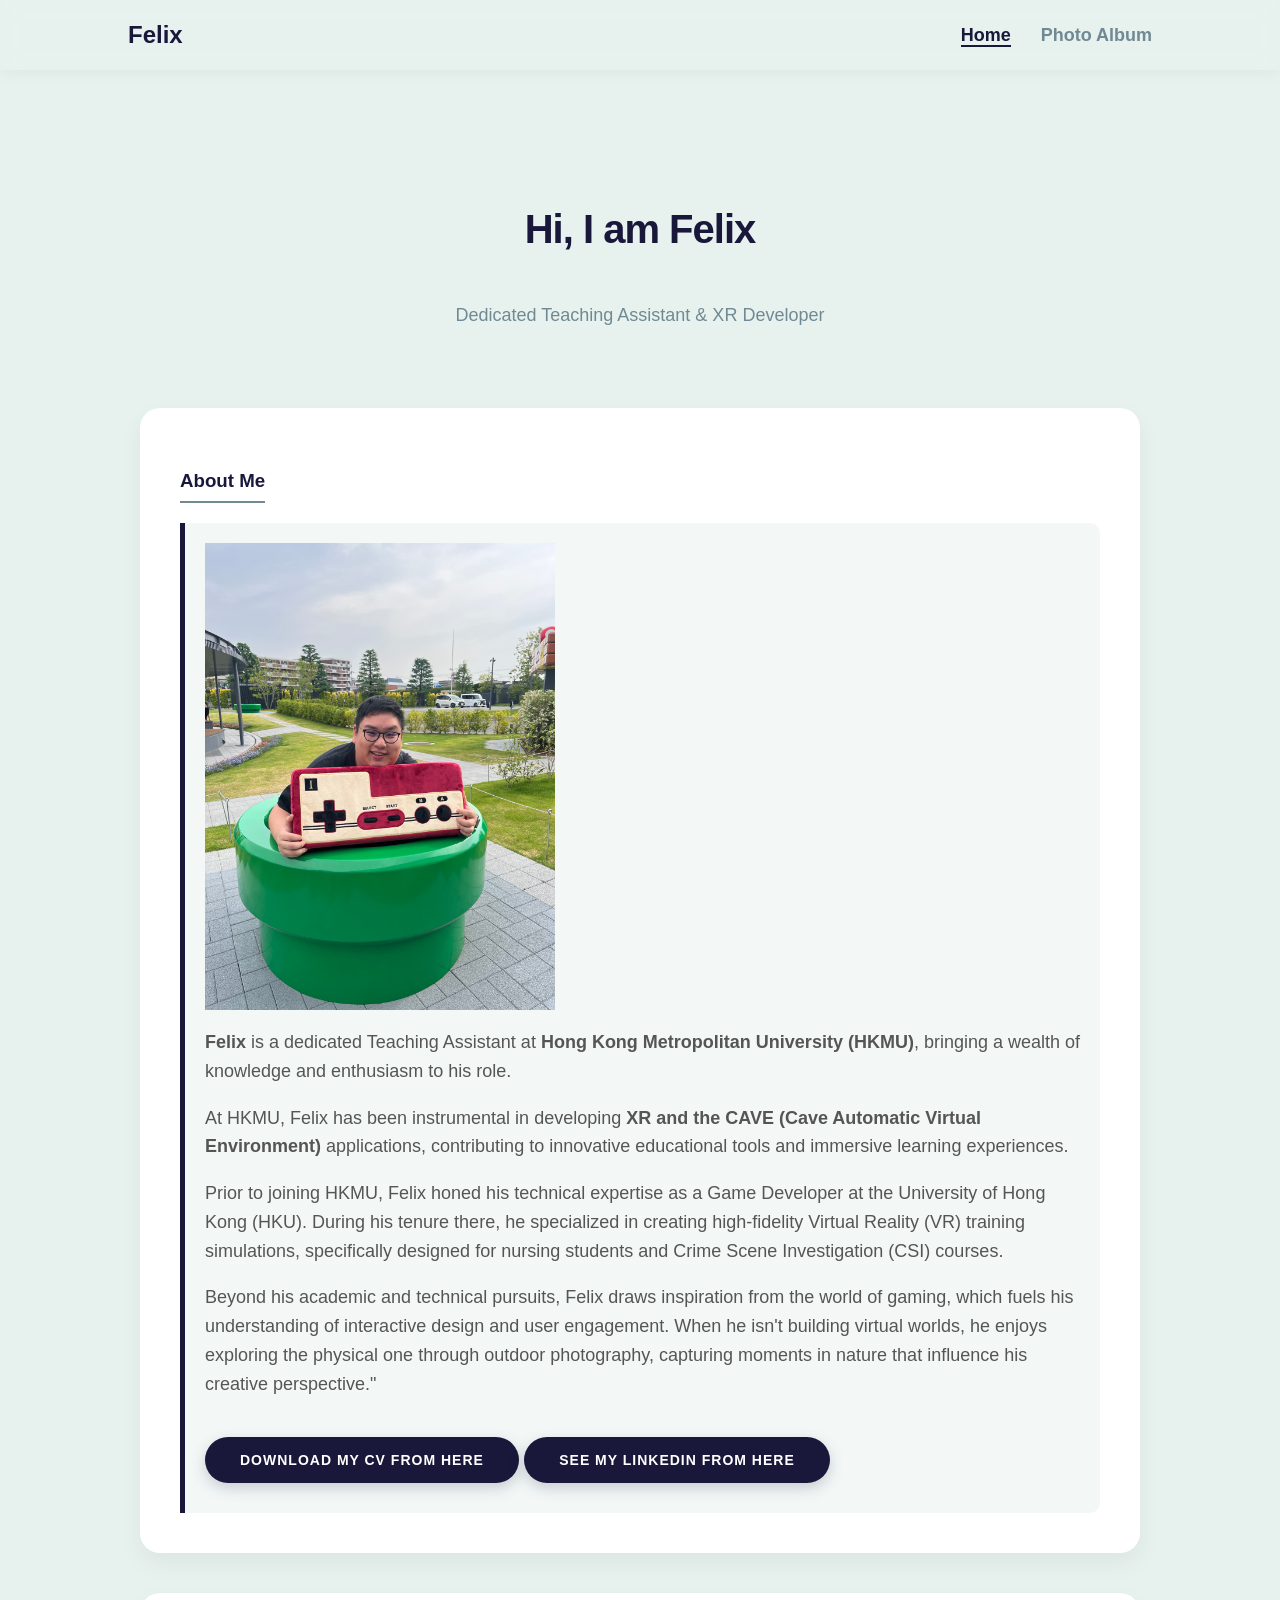
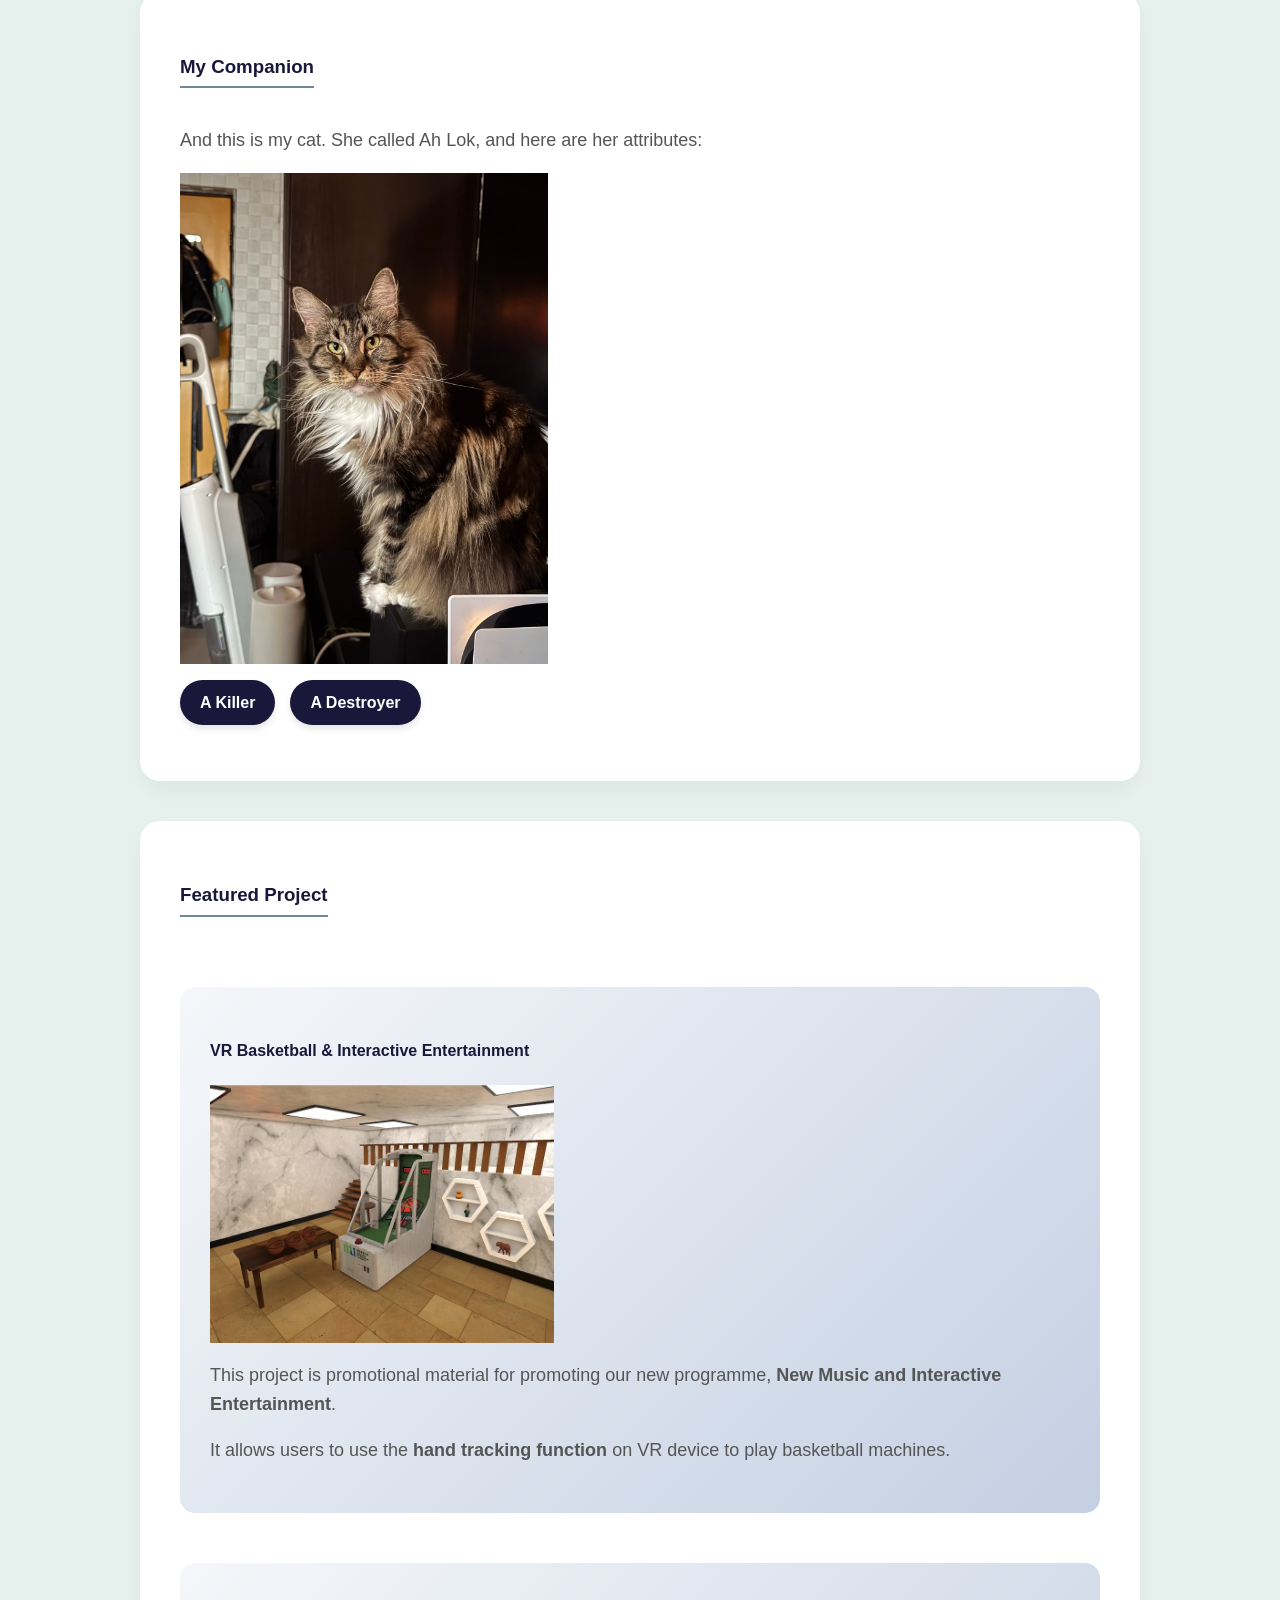
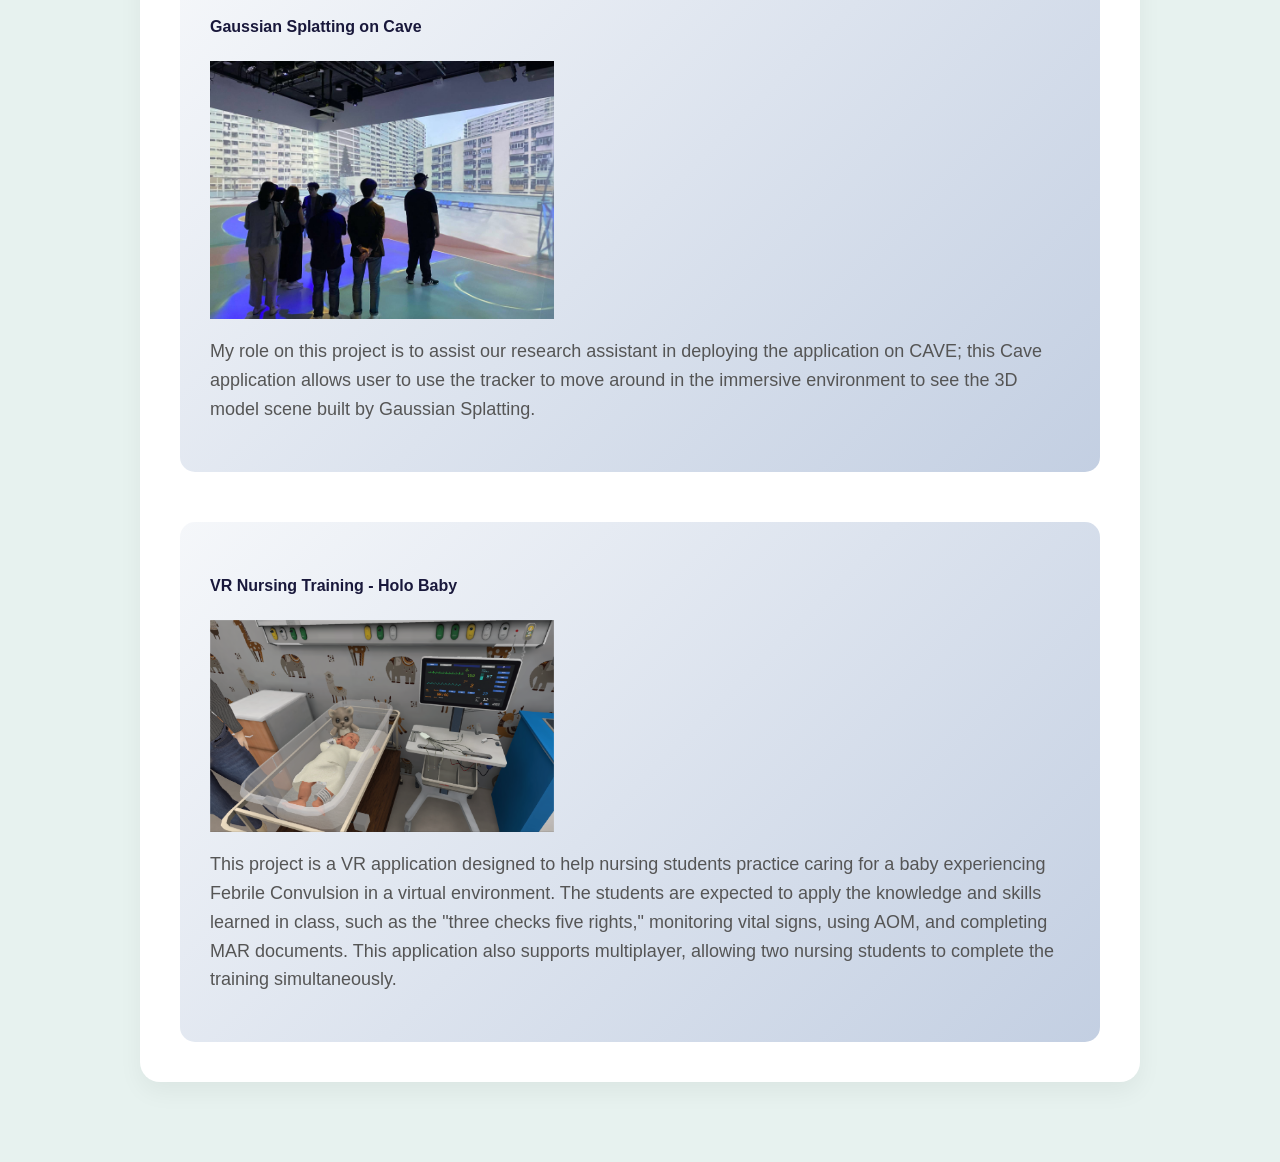
==== commit 12a608b2: "Add files via upload" ====
--- a/index.html
+++ b/index.html
@@ -42,7 +42,9 @@
                     fuels his understanding of interactive design and user engagement. When he isn't building virtual
                     worlds, he enjoys exploring the physical one through outdoor photography, capturing moments in
                     nature that influence his creative perspective."</p>
-                       <a  href="doc\Ma_Ho_Yin_CV.pdf" class="cv-btn" download="proposed_file_name">Download my cv from here</a>
+                       <a  href="doc\Ma_Ho_Yin_CV.pdf" class="cv-btn" download="cv_MaHoYin">Download my cv from here</a>
+                       <a  href="https://www.linkedin.com/in/ho-yin-ma-b854a6219/" class="cv-btn">See my linkedin from here</a>
+                       
             </div>
          
         </div>
